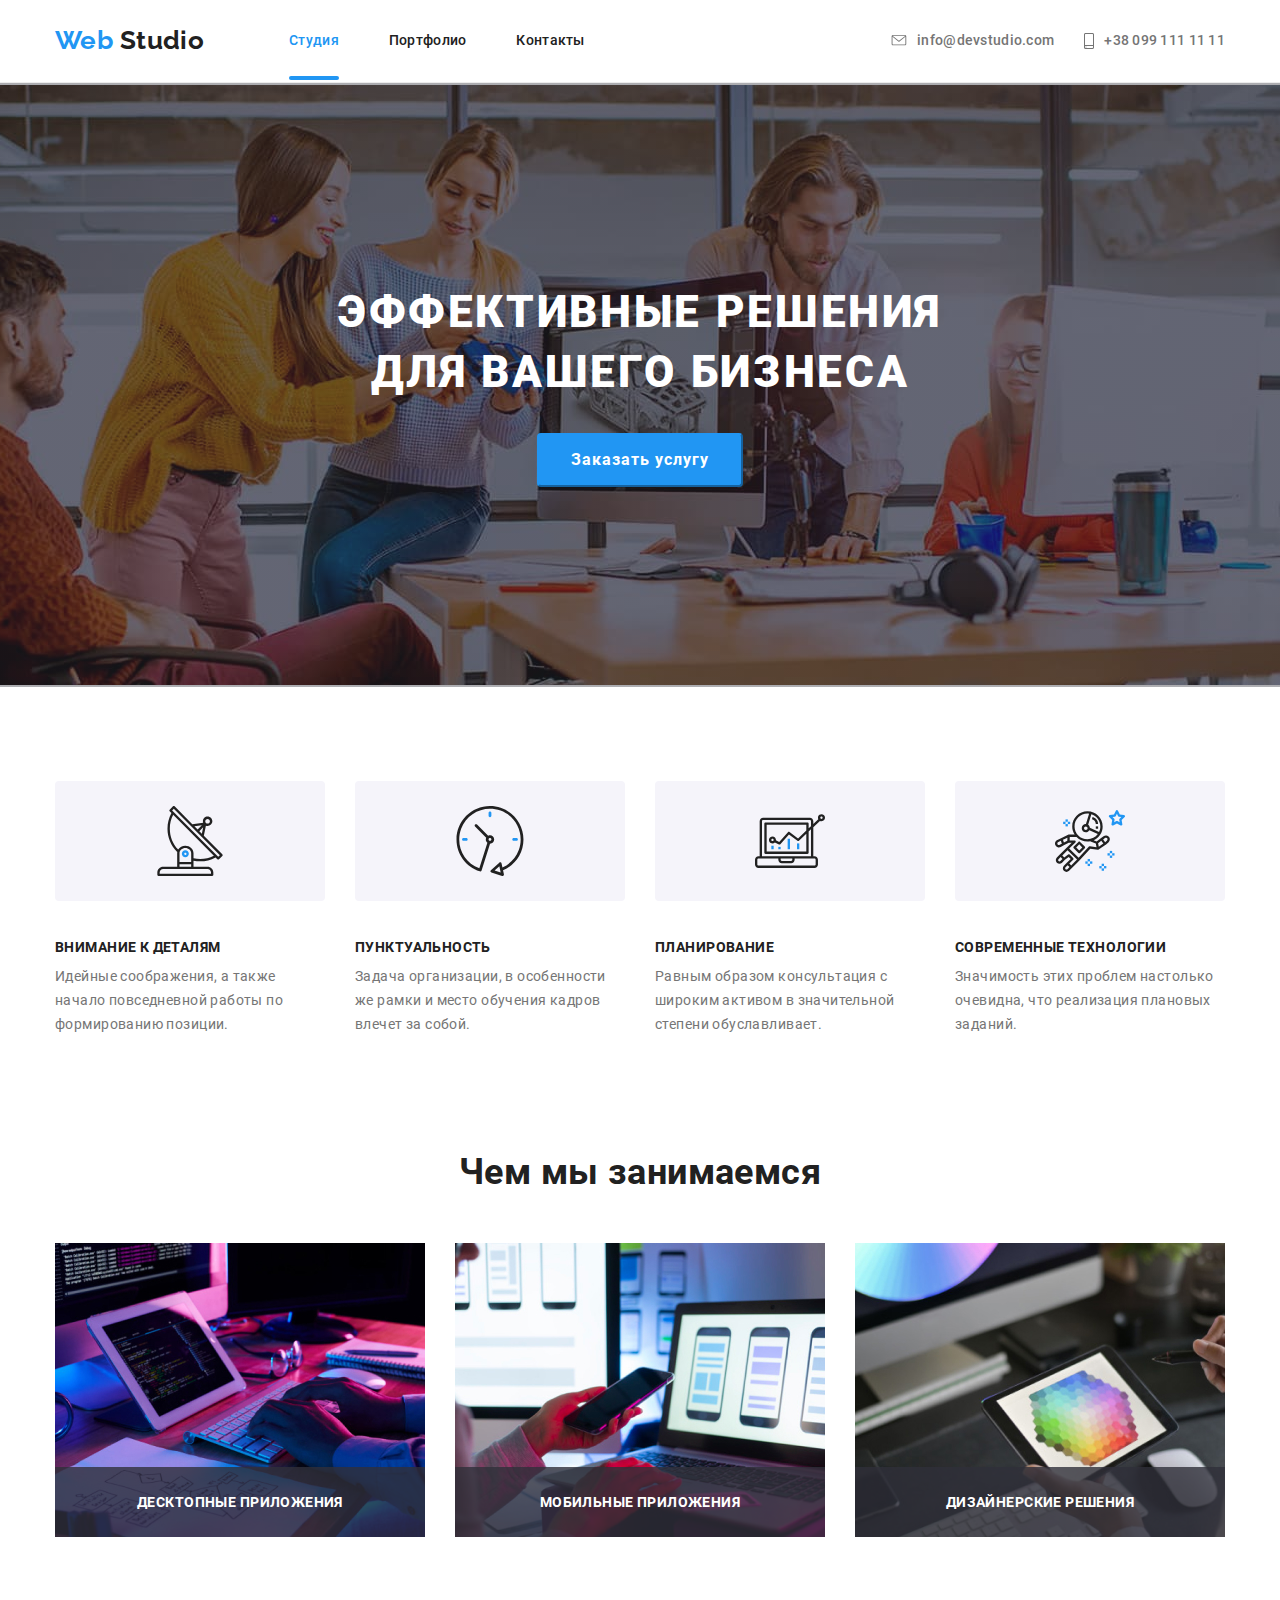
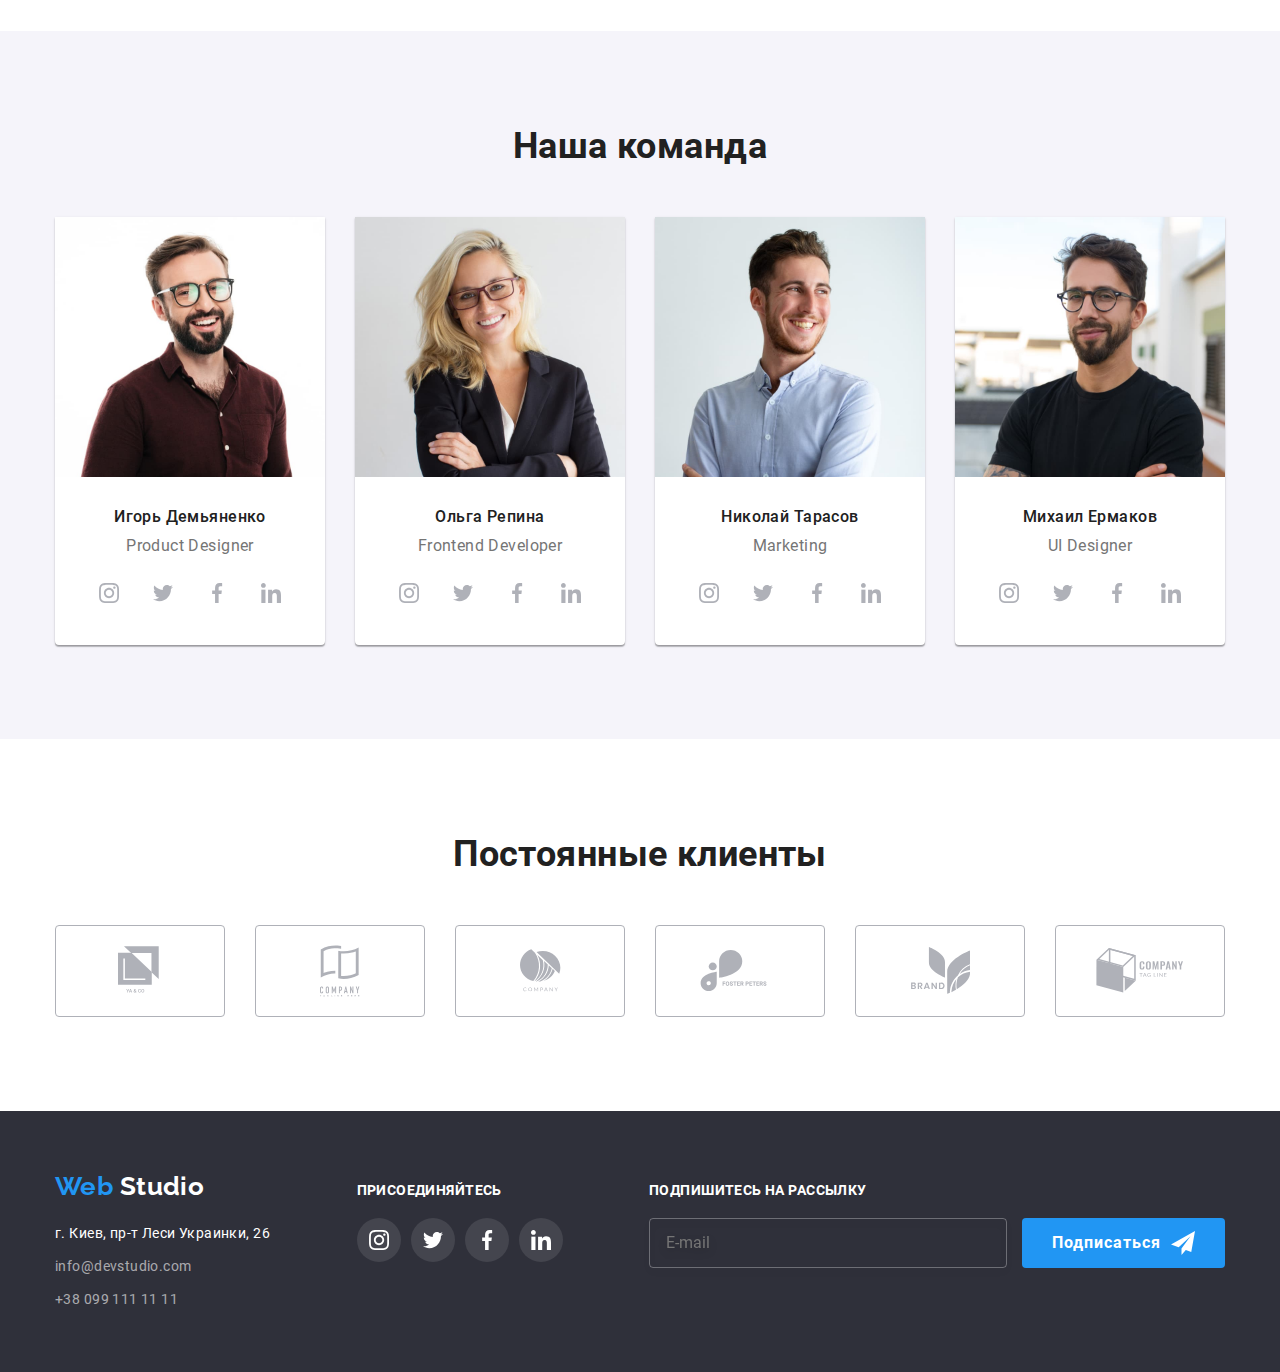
==== index.html @ 06304d9e "Скопировал ДЗ№7" ====
<!DOCTYPE html>
<html lang="ru">
	<head>
		<meta charset="UTF-8" />
		<meta name="viewport" content="width=device-width, initial-scale=1.0" />
		<title>WebStudio</title>
		<link rel="stylesheet" href="./css/main.min.css" />
	</head>
	<body>
		<!--Шапка сайта-->
		<header class="page-header">
			<div class="container flexbox">
				<nav class="navigation">
					<div class="logo">
						<a href="./index.html">
							<span class="first-word">Web</span>
							Studio
						</a>
					</div>

					<ul class="list menu-list">
						<li class="menu-item">
							<a href="./index.html" class="menu-link current">Студия</a>
						</li>
						<li class="menu-item">
							<a href="./portfolio.html" class="menu-link">Портфолио</a>
						</li>
						<li class="menu-item">
							<a href="#" class="menu-link">Контакты</a>
						</li>
					</ul>
				</nav>
				<div class="contacts-header">
					<a href="mailto:info@devstudio.com" class="contacts-mail">
						<svg class="icon-mail" width="16" height="11">
							<use href="./images/icons/sprite.svg#envelope"></use>
						</svg>
						<span class="mailtext">info@devstudio.com</span>
					</a>

					<a href="tel:+380991111111" class="contacts-tel">
						<svg class="icon-tel" width="10" height="16">
							<use href="./images/icons/sprite.svg#smartphone"></use>
						</svg>
						<span class="teltext">+38 099 111 11 11</span>
					</a>
				</div>
			</div>
		</header>
		<!--Основная страница сайта-->

		<main>
			<!--Герой -->
			<section class="hero">
				<div class="container">
					<h1 class="hero-tittle">
						Эффективные решения
						<br />
						для вашего бизнеса
					</h1>
					<button class="btn" data-modal-open>Заказать услугу</button>
				</div>
			</section>
			<!-- Преимущества -->
			<section class="advantages">
				<div class="container">
					<h2 class="main-tittle visually-hidden">Преимущества</h2>
					<ul class="list advantage-list">
						<li class="advantage-item">
							<svg class="icon-advantage" width="70" height="70">
								<use href="./images/icons/sprite.svg#antenna"></use>
							</svg>
							<h3 class="advantage-tittle">Внимание к деталям</h3>
							<p class="advantage-text">
								Идейные соображения, а также начало повседневной работы по формированию позиции.
							</p>
						</li>
						<li class="advantage-item">
							<svg class="icon-advantage" width="70" height="70">
								<use href="./images/icons/sprite.svg#clock"></use>
							</svg>
							<h3 class="advantage-tittle">Пунктуальность</h3>
							<p class="advantage-text">
								Задача организации, в особенности же рамки и место обучения кадров влечет за собой.
							</p>
						</li>
						<li class="advantage-item">
							<svg class="icon-advantage" width="70" height="70">
								<use href="./images/icons/sprite.svg#diagram"></use>
							</svg>
							<h3 class="advantage-tittle">Планирование</h3>
							<p class="advantage-text">
								Равным образом консультация с широким активом в значительной степени обуславливает.
							</p>
						</li>
						<li class="advantage-item">
							<svg class="icon-advantage" width="70" height="70">
								<use href="./images/icons/sprite.svg#astronaut"></use>
							</svg>
							<h3 class="advantage-tittle">Современные технологии</h3>
							<p class="advantage-text">Значимость этих проблем настолько очевидна, что реализация плановых заданий.</p>
						</li>
					</ul>
				</div>
			</section>
			<!-- Чем занимаются -->
			<section class="doing">
				<div class="container">
					<h2 class="main-tittle">Чем мы занимаемся</h2>
					<ul class="list doing-list">
						<li class="doing-block">
							<img src="./images/What-we-do/desktop-app.jpg" width="370" height="294" alt="" />
							<h3 class="doing-tittle">Десктопные приложения</h3>
						</li>
						<li class="doing-block">
							<img src="./images/What-we-do/phone-app.jpg" width="370" height="294" alt="" />
							<h3 class="doing-tittle">Мобильные приложения</h3>
						</li>
						<li class="doing-block">
							<img src="./images/What-we-do/design.jpg" width="370" height="294" alt="" />
							<h3 class="doing-tittle">Дизайнерские решения</h3>
						</li>
					</ul>
				</div>
			</section>
			<!-- Команда -->
			<section class="command">
				<div class="container">
					<h2 class="main-tittle">Наша команда</h2>
					<ul class="list command-list">
						<li class="command-block">
							<img src="./images/command/igor.jpg" width="270" height="260" alt="Фото николая" />
							<div class="description">
								<h3 class="command-name">Игорь Демьяненко</h3>
								<p lang="en" class="command-position">Product Designer</p>
								<ul class="social">
									<li class="social-link-item">
										<a
											href="https://www.instagram.com/"
											class="social-link"
											target="_blank"
											rel="noopener noreferrer"
											aria-label="ссылка Инстаграм"
										>
											<svg class="social-item" width="20" height="20">
												<use href="./images/icons/sprite.svg#instagram"></use>
											</svg>
										</a>
									</li>
									<li class="social-link-item">
										<a
											href="https://twitter.com/"
											class="social-link"
											target="_blank"
											rel="noopener noreferrer"
											aria-label="ссылка Твиттер"
										>
											<svg class="social-item" width="20" height="20">
												<use href="./images/icons/sprite.svg#twitter"></use>
											</svg>
										</a>
									</li>
									<li class="social-link-item">
										<a
											href="https://facebook.com/"
											class="social-link"
											target="_blank"
											rel="noopener noreferrer"
											aria-label="ссылка Фейсбук"
										>
											<svg class="social-item" width="20" height="20">
												<use href="./images/icons/sprite.svg#facebook"></use>
											</svg>
										</a>
									</li>
									<li class="social-link-item">
										<a
											href="https://www.linkedin.com/"
											class="social-link"
											target="_blank"
											rel="noopener noreferrer"
											aria-label="ссылка Линкедин"
										>
											<svg class="social-item" width="20" height="20">
												<use href="./images/icons/sprite.svg#linkedin"></use>
											</svg>
										</a>
									</li>
								</ul>
							</div>
						</li>
						<li class="command-block">
							<img src="./images/command/olha.jpg" width="270" height="260" alt="фото ольги" />
							<div class="description">
								<h3 class="command-name">Ольга Репина</h3>
								<p lang="en" class="command-position">Frontend Developer</p>
								<ul class="social">
									<li class="social-link-item">
										<a
											href="https://www.instagram.com/"
											class="social-link"
											target="_blank"
											rel="noopener noreferrer"
											aria-label="ссылка Инстаграм"
										>
											<svg class="social-item" width="20" height="20">
												<use href="./images/icons/sprite.svg#instagram"></use>
											</svg>
										</a>
									</li>
									<li class="social-link-item">
										<a
											href="https://twitter.com/"
											class="social-link"
											target="_blank"
											rel="noopener noreferrer"
											aria-label="ссылка Твиттер"
										>
											<svg class="social-item" width="20" height="20">
												<use href="./images/icons/sprite.svg#twitter"></use>
											</svg>
										</a>
									</li>
									<li class="social-link-item">
										<a
											href="https://facebook.com/"
											class="social-link"
											target="_blank"
											rel="noopener noreferrer"
											aria-label="ссылка Фейсбук"
										>
											<svg class="social-item" width="20" height="20">
												<use href="./images/icons/sprite.svg#facebook"></use>
											</svg>
										</a>
									</li>
									<li class="social-link-item">
										<a
											href="https://www.linkedin.com/"
											class="social-link"
											target="_blank"
											rel="noopener noreferrer"
											aria-label="ссылка Линкедин"
										>
											<svg class="social-item" width="20" height="20">
												<use href="./images/icons/sprite.svg#linkedin"></use>
											</svg>
										</a>
									</li>
								</ul>
							</div>
						</li>
						<li class="command-block">
							<img src="./images/command/mykolay.jpg" width="270" height="260" alt="фото андрея" />
							<div class="description">
								<h3 class="command-name">Николай Тарасов</h3>
								<p lang="en" class="command-position">Marketing</p>
								<ul class="social">
									<li class="social-link-item">
										<a
											href="https://www.instagram.com/"
											class="social-link"
											target="_blank"
											rel="noopener noreferrer"
											aria-label="ссылка Инстаграм"
										>
											<svg class="social-item" width="20" height="20">
												<use href="./images/icons/sprite.svg#instagram"></use>
											</svg>
										</a>
									</li>
									<li class="social-link-item">
										<a
											href="https://twitter.com/"
											class="social-link"
											target="_blank"
											rel="noopener noreferrer"
											aria-label="ссылка Твиттер"
										>
											<svg class="social-item" width="20" height="20">
												<use href="./images/icons/sprite.svg#twitter"></use>
											</svg>
										</a>
									</li>
									<li class="social-link-item">
										<a
											href="https://facebook.com/"
											class="social-link"
											target="_blank"
											rel="noopener noreferrer"
											aria-label="ссылка Фейсбук"
										>
											<svg class="social-item" width="20" height="20">
												<use href="./images/icons/sprite.svg#facebook"></use>
											</svg>
										</a>
									</li>
									<li class="social-link-item">
										<a
											href="https://www.linkedin.com/"
											class="social-link"
											target="_blank"
											rel="noopener noreferrer"
											aria-label="ссылка Линкедин"
										>
											<svg class="social-item" width="20" height="20">
												<use href="./images/icons/sprite.svg#linkedin"></use>
											</svg>
										</a>
									</li>
								</ul>
							</div>
						</li>
						<li class="command-block">
							<img src="./images/command/myhail.jpg" width="270" height="260" alt="фото ивана" />
							<div class="description">
								<h3 class="command-name">Михаил Ермаков</h3>
								<p lang="en" class="command-position">UI Designer</p>
								<ul class="social">
									<li class="social-link-item">
										<a
											href="https://www.instagram.com/"
											class="social-link"
											target="_blank"
											rel="noopener noreferrer"
											aria-label="ссылка Инстаграм"
										>
											<svg class="social-item" width="20" height="20">
												<use href="./images/icons/sprite.svg#instagram"></use>
											</svg>
										</a>
									</li>
									<li class="social-link-item">
										<a
											href="https://twitter.com/"
											class="social-link"
											target="_blank"
											rel="noopener noreferrer"
											aria-label="ссылка Твиттер"
										>
											<svg class="social-item" width="20" height="20">
												<use href="./images/icons/sprite.svg#twitter"></use>
											</svg>
										</a>
									</li>
									<li class="social-link-item">
										<a
											href="https://facebook.com/"
											class="social-link"
											target="_blank"
											rel="noopener noreferrer"
											aria-label="ссылка Фейсбук"
										>
											<svg class="social-item" width="20" height="20">
												<use href="./images/icons/sprite.svg#facebook"></use>
											</svg>
										</a>
									</li>
									<li class="social-link-item">
										<a
											href="https://www.linkedin.com/"
											class="social-link"
											target="_blank"
											rel="noopener noreferrer"
											aria-label="ссылка Линкедин"
										>
											<svg class="social-item" width="20" height="20">
												<use href="./images/icons/sprite.svg#linkedin"></use>
											</svg>
										</a>
									</li>
								</ul>
							</div>
						</li>
					</ul>
				</div>
			</section>
			<!-- Клиенты -->
			<section class="clients">
				<div class="container">
					<h2 class="main-tittle">Постоянные клиенты</h2>
					<ul class="clients-list">
						<li class="clients-item">
							<a class="clients-img" href="#" target="_blank" rel="noopener noreferrer" aria-label="ссылка YA & CO">
								<svg class="clients-icon" width="45" height="50">
									<use href="./images/icons/sprite.svg#yaco"></use>
								</svg>
							</a>
						</li>
						<li class="clients-item">
							<a
								class="clients-img"
								href="#"
								target="_blank"
								rel="noopener noreferrer"
								aria-label="ссылка Company tag line here"
							>
								<svg class="clients-icon" width="40" height="52">
									<use href="./images/icons/sprite.svg#company-tag-line"></use>
								</svg>
							</a>
						</li>
						<li class="clients-item">
							<a class="clients-img" href="#" target="_blank" rel="noopener noreferrer" aria-label="ссылка Company">
								<svg class="clients-icon" width="41" height="43">
									<use href="./images/icons/sprite.svg#company"></use>
								</svg>
							</a>
						</li>
						<li class="clients-item">
							<a
								class="clients-img"
								href="#"
								target="_blank"
								rel="noopener noreferrer"
								aria-label="ссылка FOSTER PETERS"
							>
								<svg class="clients-icon" width="80" height="42">
									<use href="./images/icons/sprite.svg#foster-peters"></use>
								</svg>
							</a>
						</li>
						<li class="clients-item">
							<a class="clients-img" href="#" target="_blank" rel="noopener noreferrer" aria-label="ссылка Brand">
								<svg class="clients-icon" width="59" height="47">
									<use href="./images/icons/sprite.svg#brand"></use>
								</svg>
							</a>
						</li>
						<li class="clients-item">
							<a
								class="clients-img"
								href="#"
								target="_blank"
								rel="noopener noreferrer"
								aria-label="ссылка Company tag line"
							>
								<svg class="clients-icon" width="88" height="45">
									<use href="./images/icons/sprite.svg#company-tag-line-s"></use>
								</svg>
							</a>
						</li>
					</ul>
				</div>
			</section>
		</main>
		<!--Подвал сайта-->
		<footer class="footer">
			<div class="container footer-flex">
				<div class="logo-address">
					<div class="logo-footer logo">
						<a href="./index.html">
							<span class="first-word">Web</span>
							Studio
						</a>
					</div>
					<address class="address">
						<p class="address-main">г. Киев, пр-т Леси Украинки, 26</p>
						<div class="footer-contacts">
							<a href="mailto:info@devstudio.com" class="footer-mail">info@devstudio.com</a>
							<a href="tel:+380991111111" class="footer-tel">+38 099 111 11 11</a>
						</div>
					</address>
				</div>

				<div>
					<p class="footer-text">присоединяйтесь</p>
					<ul class="social-footer">
						<li class="social-link-item-footer">
							<a
								href="https://www.instagram.com/"
								class="social-link-footer"
								target="_blank"
								rel="noopener noreferrer"
								aria-label="ссылка Инстаграм"
							>
								<svg class="social-item-footer" width="20" height="20">
									<use href="./images/icons/sprite.svg#instagram"></use>
								</svg>
							</a>
						</li>
						<li class="social-link-item-footer">
							<a
								href="https://twitter.com/"
								class="social-link-footer"
								target="_blank"
								rel="noopener noreferrer"
								aria-label="ссылка Твиттер"
							>
								<svg class="social-item-footer" width="20" height="20">
									<use href="./images/icons/sprite.svg#twitter"></use>
								</svg>
							</a>
						</li>
						<li class="social-link-item-footer">
							<a
								href="https://facebook.com/"
								class="social-link-footer"
								target="_blank"
								rel="noopener noreferrer"
								aria-label="ссылка Фейсбук"
							>
								<svg class="social-item-footer" width="20" height="20">
									<use href="./images/icons/sprite.svg#facebook"></use>
								</svg>
							</a>
						</li>
						<li class="social-link-item-footer">
							<a
								href="https://www.linkedin.com/"
								class="social-link-footer"
								target="_blank"
								rel="noopener noreferrer"
								aria-label="ссылка Линкедин"
							>
								<svg class="social-item-footer" width="20" height="20">
									<use href="./images/icons/sprite.svg#linkedin"></use>
								</svg>
							</a>
						</li>
					</ul>
				</div>
				<div class="subscribe">
					<form class="footer-form">
						<div class="form-field">
							<div class="footer-form-input">
								<label for="mail">Подпишитесь на рассылку</label>
								<input type="email" name="subscribe-mail" id="mail" placeholder="E-mail" />

								<button type="submit" class="footer-btn">
									Подписаться
									<svg class="footer-btn-icon" width="24" height="24">
										<use href="./images/icons/sprite.svg#icon-send"></use>
									</svg>
								</button>
							</div>
						</div>
					</form>
				</div>
			</div>
		</footer>
		<!-- Модальное окно -->
		<section>
			<div class="backdrop is-hidden" data-modal>
				<div class="modal">
					<button class="btn-close" data-modal-close>
						<svg width="11px" height="11px">
							<use class="icon-close" href="./images/icons/sprite.svg#close"></use>
						</svg>
					</button>
					<!-- Форма модального окна -->
					<form class="form">
						<h2 class="form-title">Оставьте свои данные, мы вам перезвоним</h2>

						<label class="form-field">
							<span class="form-label">Имя</span>
							<input class="form-input" type="text" name="name" />
							<svg class="form-icon" width="12" height="12">
								<use href="./images/icons/sprite.svg#icon-name"></use>
							</svg>
						</label>

						<label class="form-field">
							<span class="form-label">Телефон</span>
							<input class="form-input" type="tel" name="tel" />
							<svg class="form-icon" width="13" height="13">
								<use href="./images/icons/sprite.svg#icon-tel"></use>
							</svg>
						</label>

						<label class="form-field">
							<span class="form-label">Почта</span>
							<input class="form-input" type="email" name="mail" />
							<svg class="form-icon" width="15" height="12">
								<use href="./images/icons/sprite.svg#icon-mail"></use>
							</svg>
						</label>

						<label class="comment-field">
							<span class="form-label">Комментарий</span>
							<textarea class="comment" name="comment" placeholder="Введите текст"></textarea>
						</label>

						<label class="checkbox-field">
							<input class="input-checkbox" type="checkbox" name="agreement" value="agreement" />
							<span class="checkbox-icon"></span>
							<span class="checkbox-label">
								Соглашаюсь с рассылкой и принимаю
								<a class="checkbox-link" href="">Условия договора</a>
							</span>
						</label>

						<button type="submit" class="btn form-btn">Отправить</button>
					</form>
				</div>
			</div>
		</section>
		<script src="./js/modal.js"></script>
	</body>
</html>
---- css/main.min.css ----
@font-face{font-family:"Raleway";font-style:normal;font-weight:700;src:local(""),url("../fonts/raleway-v17-latin_cyrillic-700.woff2") format("woff2"),url("../fonts/raleway-v17-latin_cyrillic-700.woff") format("woff")}@font-face{font-family:"Roboto";font-style:normal;font-weight:400;src:local("Roboto"),local("Roboto-Regular"),url("../fonts/roboto-v20-latin_cyrillic-regular.woff2") format("woff2"),url("../fonts/roboto-v20-latin_cyrillic-regular.woff") format("woff")}@font-face{font-family:"Roboto";font-style:normal;font-weight:500;src:local("Roboto Medium"),local("Roboto-Medium"),url("../fonts/roboto-v20-latin_cyrillic-500.woff2") format("woff2"),url("../fonts/roboto-v20-latin_cyrillic-500.woff") format("woff")}@font-face{font-family:"Roboto";font-style:normal;font-weight:700;src:local("Roboto Bold"),local("Roboto-Bold"),url("../fonts/roboto-v20-latin_cyrillic-700.woff2") format("woff2"),url("../fonts/roboto-v20-latin_cyrillic-700.woff") format("woff")}@font-face{font-family:"Roboto";font-style:normal;font-weight:900;src:local("Roboto Black"),local("Roboto-Black"),url("../fonts/roboto-v20-latin_cyrillic-900.woff2") format("woff2"),url("../fonts/roboto-v20-latin_cyrillic-900.woff") format("woff")}/*! modern-normalize v1.0.0 | MIT License | https://github.com/sindresorhus/modern-normalize */*,*::before,*::after{-webkit-box-sizing:border-box;box-sizing:border-box}:root{-moz-tab-size:4;-o-tab-size:4;tab-size:4}html{line-height:1.15;-webkit-text-size-adjust:100%}body{margin:0}body{font-family:system-ui,-apple-system,"Segoe UI",Roboto,Helvetica,Arial,sans-serif,"Apple Color Emoji","Segoe UI Emoji"}hr{height:0;color:inherit}abbr[title]{-webkit-text-decoration:underline dotted;text-decoration:underline dotted}b,strong{font-weight:bolder}code,kbd,samp,pre{font-family:ui-monospace, SFMono-Regular, Consolas, "Liberation Mono", Menlo, monospace;font-size:1em}small{font-size:80%}sub,sup{font-size:75%;line-height:0;position:relative;vertical-align:baseline}sub{bottom:-0.25em}sup{top:-0.5em}table{text-indent:0;border-color:inherit}button,input,optgroup,select,textarea{font-family:inherit;font-size:100%;line-height:1.15;margin:0}button,select{text-transform:none}button,[type="button"],[type="reset"],[type="submit"]{-webkit-appearance:button}::-moz-focus-inner{border-style:none;padding:0}:-moz-focusring{outline:1px dotted ButtonText}:-moz-ui-invalid{box-shadow:none}legend{padding:0}progress{vertical-align:baseline}::-webkit-inner-spin-button,::-webkit-outer-spin-button{height:auto}[type="search"]{-webkit-appearance:textfield;outline-offset:-2px}::-webkit-search-decoration{-webkit-appearance:none}::-webkit-file-upload-button{-webkit-appearance:button;font:inherit}summary{display:list-item}body{font-family:"Roboto", sans-serif;font-weight:400px;font-size:14px;line-height:1.714;letter-spacing:0.03em;color:#212121;background-color:#fff}.visually-hidden{position:absolute !important;clip:rect(1px 1px 1px 1px);clip:rect(1px, 1px, 1px, 1px);padding:0 !important;border:0 !important;height:1px !important;width:1px !important;overflow:hidden}img{display:block;max-width:100%;height:auto}div>img{display:inline-block}.list{list-style:none;padding:0;margin:0}.container{width:1200px;padding-right:15px;padding-left:15px;margin-right:auto;margin-left:auto}.main-tittle{margin:0 0 50px;color:#212121;font-weight:700;font-size:36px;line-height:1.167;text-align:center}.logo a{font-family:"Raleway", sans-serif;font-weight:700px;font-size:26px;line-height:1.192;color:#212121;text-decoration:none}.logo a>span{color:#2196f3}.logo-footer a{display:block;color:#fff;margin:0 0 20px 0}.btn{padding:10px 32px;font-weight:700;font-size:16px;line-height:1.875;display:inline-block;letter-spacing:0.06em;color:#fff;background-color:#2196f3;cursor:pointer;border-radius:4px;border-color:#2196f3}.form-btn{position:absolute;padding-top:10px;padding-bottom:10px;padding-left:56px;padding-right:55px;border-radius:4px;width:200px;height:50px;-webkit-transform:translateX(124px);transform:translateX(124px);color:#fff;background-color:#2196f3;-webkit-box-shadow:0px 4px 4px rgba(0,0,0,0.15);box-shadow:0px 4px 4px rgba(0,0,0,0.15);-webkit-transition:color 250ms cubic-bezier(0.4, 0, 0.2, 1),background-color 250ms cubic-bezier(0.4, 0, 0.2, 1),-webkit-box-shadow 250ms cubic-bezier(0.4, 0, 0.2, 1);transition:color 250ms cubic-bezier(0.4, 0, 0.2, 1),background-color 250ms cubic-bezier(0.4, 0, 0.2, 1),-webkit-box-shadow 250ms cubic-bezier(0.4, 0, 0.2, 1);transition:color 250ms cubic-bezier(0.4, 0, 0.2, 1),background-color 250ms cubic-bezier(0.4, 0, 0.2, 1),box-shadow 250ms cubic-bezier(0.4, 0, 0.2, 1);transition:color 250ms cubic-bezier(0.4, 0, 0.2, 1),background-color 250ms cubic-bezier(0.4, 0, 0.2, 1),box-shadow 250ms cubic-bezier(0.4, 0, 0.2, 1),-webkit-box-shadow 250ms cubic-bezier(0.4, 0, 0.2, 1)}.form-btn:focus,.form-btn:hover{border-radius:4px;color:#fff;background-color:#2196f3;-webkit-box-shadow:0px 4px 4px rgba(0,0,0,0.15);box-shadow:0px 4px 4px rgba(0,0,0,0.15)}.social{margin-bottom:30px;padding:0;list-style-type:none;display:-webkit-box;display:-ms-flexbox;display:flex;-webkit-box-pack:center;-ms-flex-pack:center;justify-content:center}.social-link-item:not(:last-child){margin-right:10px}.social-item{fill:#afb1b8;-webkit-transition:250ms;transition:250ms;-webkit-transition-timing-function:cubic-bezier(0.4, 0, 0.2, 1);transition-timing-function:cubic-bezier(0.4, 0, 0.2, 1)}.social-link{display:-webkit-inline-box;display:-ms-inline-flexbox;display:inline-flex;-webkit-box-pack:center;-ms-flex-pack:center;justify-content:center;-webkit-box-align:center;-ms-flex-align:center;align-items:center;width:44px;height:44px;background-color:#fff;border-radius:50%;-webkit-transition:250ms;transition:250ms;-webkit-transition-timing-function:cubic-bezier(0.4, 0, 0.2, 1);transition-timing-function:cubic-bezier(0.4, 0, 0.2, 1)}.social-link:hover,.social-link:focus{background-color:#2196f3}.social-link:hover .social-item,.social-link:focus .social-item{fill:#fff}.footer .social-link-item{background:rgba(255,255,255,0.1)}.social-footer{margin-bottom:30px;padding:0;list-style-type:none;display:-webkit-box;display:-ms-flexbox;display:flex;-webkit-box-pack:center;-ms-flex-pack:center;justify-content:center}.social-link-item-footer:not(:last-child){margin-right:10px}.social-link-footer{display:-webkit-inline-box;display:-ms-inline-flexbox;display:inline-flex;-webkit-box-pack:center;-ms-flex-pack:center;justify-content:center;-webkit-box-align:center;-ms-flex-align:center;align-items:center;width:44px;height:44px;background-color:rgba(255,255,255,0.1);border-radius:50%;-webkit-transition:250ms;transition:250ms;-webkit-transition-timing-function:cubic-bezier(0.4, 0, 0.2, 1);transition-timing-function:cubic-bezier(0.4, 0, 0.2, 1)}.social-link-footer:hover,.social-link-footer:focus{background-color:#2196f3}.social-link-footer:hover .social-item-footer,.social-link-footer:focus .social-item-footer{fill:#fff}.social-item-footer{fill:#fff;-webkit-transition:250ms;transition:250ms;-webkit-transition-timing-function:cubic-bezier(0.4, 0, 0.2, 1);transition-timing-function:cubic-bezier(0.4, 0, 0.2, 1)}.backdrop{position:fixed;top:0;left:0;z-index:1;width:100%;height:100%;background-color:rgba(0,0,0,0.2);opacity:1;-webkit-transition:opacity 250ms cubic-bezier(0.4, 0, 0.2, 1);transition:opacity 250ms cubic-bezier(0.4, 0, 0.2, 1)}.backdrop.is-hidden{opacity:0;pointer-events:none}.backdrop.is-hidden .modal{-webkit-transform:translate(-50%, -50%) scale(0.1);transform:translate(-50%, -50%) scale(0.1)}.modal{position:absolute;top:50%;left:50%;-webkit-transform:translate(-50%, -50%) scale(1);transform:translate(-50%, -50%) scale(1);-webkit-transition:-webkit-transform 250ms cubic-bezier(0.4, 0, 0.2, 1);transition:-webkit-transform 250ms cubic-bezier(0.4, 0, 0.2, 1);transition:transform 250ms cubic-bezier(0.4, 0, 0.2, 1);transition:transform 250ms cubic-bezier(0.4, 0, 0.2, 1), -webkit-transform 250ms cubic-bezier(0.4, 0, 0.2, 1);-webkit-transform-origin:center center;transform-origin:center center;z-index:1;min-width:528px;min-height:581px;-webkit-box-shadow:0px 1px 3px rgba(0,0,0,0.12),0px 1px 1px rgba(0,0,0,0.14),0px 2px 1px rgba(0,0,0,0.2);box-shadow:0px 1px 3px rgba(0,0,0,0.12),0px 1px 1px rgba(0,0,0,0.14),0px 2px 1px rgba(0,0,0,0.2);border-radius:4px;background-color:#fff}.btn-close{display:block;width:30px;height:30px;margin-left:auto;margin-right:8px;margin-top:8px;border-radius:50%;border:1px solid rgba(0,0,0,0.1);background-color:#fff;background-size:cover;background-size:no-repeat;cursor:pointer;background-color:#fff;color:#212121;-webkit-transition:color 250ms cubic-bezier(0.4, 0, 0.2, 1);transition:color 250ms cubic-bezier(0.4, 0, 0.2, 1)}.btn-close:hover,.btn-close:focus{color:#2196f3}.icon-close{fill:currentColor}.form{margin-right:auto;margin-left:auto;padding-left:41px;padding-right:39px;color:#212121}.form h2{margin-top:0}.form-field,.comment-field{position:relative;display:-webkit-box;display:-ms-flexbox;display:flex;-webkit-box-orient:vertical;-webkit-box-direction:normal;-ms-flex-direction:column;flex-direction:column;margin-bottom:10px}.comment-field{margin-bottom:20px}.form-label{margin-bottom:4px;font-size:12px;line-height:1.16;letter-spacing:0.01em;color:#757575}.form-input{height:40px;margin:0;padding-left:42px;padding-top:11px;padding-bottom:11px;padding-right:12px;border:1px solid rgba(33,33,33,0.2);border-radius:4px;-webkit-transition:border 250ms cubic-bezier(0.4, 0, 0.2, 1);transition:border 250ms cubic-bezier(0.4, 0, 0.2, 1)}.form-icon{position:absolute;top:29px;left:12px;margin-top:3px;fill:currentColor;-webkit-transition:color 250ms cubic-bezier(0.4, 0, 0.2, 1);transition:color 250ms cubic-bezier(0.4, 0, 0.2, 1)}.form-input:hover+.form-icon,.comment-field:focus-within>.form-icon{color:#2196f3}.form-input:hover,.comment:hover,.form-field:focus-within>.form-input,.comment-field:focus-within>.comment{border:1px solid #2196f3;outline:none}.comment{height:120px;padding:12px 16px;border:1px solid rgba(33,33,33,0.2);border-radius:4px;resize:none;font-size:14px;line-height:1.14;letter-spacing:0.01em;-webkit-transition:border 250ms cubic-bezier(0.4, 0, 0.2, 1);transition:border 250ms cubic-bezier(0.4, 0, 0.2, 1)}.checkbox-field{display:-webkit-box;display:-ms-flexbox;display:flex;-webkit-box-align:center;-ms-flex-align:center;align-items:center;padding-left:13px;margin-bottom:30px;font-size:14px;line-height:1.71;letter-spacing:0.03em;color:#757575}.input-checkbox{position:absolute;width:1px;height:1px;margin:-1px;border:0;padding:0;clip:rect(0 0 0 0);overflow:hidden}.checkbox-icon{display:inline-block;margin-right:8px;width:16px;height:15px;border:2px solid #757575;border-radius:2px;-webkit-transition:border-color 250ms cubic-bezier(0.4, 0, 0.2, 1),background-color 250ms cubic-bezier(0.4, 0, 0.2, 1);transition:border-color 250ms cubic-bezier(0.4, 0, 0.2, 1),background-color 250ms cubic-bezier(0.4, 0, 0.2, 1)}.input-checkbox:checked+.checkbox-icon{border-color:#2196f3;background-color:#2196f3;background-image:url("../images/icons/check.svg");background-size:contain;background-origin:border-box}.checkbox-link{color:#2196f3}.page-header{padding:25px 0px;border-bottom:#ececec solid 1px}.navigation{display:-webkit-box;display:-ms-flexbox;display:flex;-webkit-box-align:center;-ms-flex-align:center;align-items:center;margin-right:auto}.navigation>.logo{margin-right:85px}.menu-list{display:-webkit-box;display:-ms-flexbox;display:flex;list-style-type:none}.menu-item:not(:last-child){margin-right:50px}.menu-link{position:relative;padding:32px 0;font-weight:500;font-size:14px;line-height:1.142;letter-spacing:0.02em;text-decoration:none;color:#212121;-webkit-transition:250ms;transition:250ms;-webkit-transition-timing-function:cubic-bezier(0.4, 0, 0.2, 1);transition-timing-function:cubic-bezier(0.4, 0, 0.2, 1)}.menu-link:hover,.menu-link:focus{color:#2196f3}.menu-item .menu-link.current{color:#2196f3}.current::before{position:absolute;content:"";bottom:0;width:100%;height:4px;border-radius:2px;background-color:#2196f3}.flexbox{display:-webkit-box;display:-ms-flexbox;display:flex;-webkit-box-pack:end;-ms-flex-pack:end;justify-content:flex-end;-webkit-box-align:center;-ms-flex-align:center;align-items:center}.contacts-header{display:-webkit-box;display:-ms-flexbox;display:flex;-webkit-box-align:center;-ms-flex-align:center;align-items:center;margin-left:auto}.contacts-mail{display:-webkit-box;display:-ms-flexbox;display:flex;-webkit-box-align:center;-ms-flex-align:center;align-items:center;margin-right:30px;text-decoration:none;color:#757575;fill:#757575;-webkit-transition:250ms;transition:250ms;-webkit-transition-timing-function:cubic-bezier(0.4, 0, 0.2, 1);transition-timing-function:cubic-bezier(0.4, 0, 0.2, 1)}.contacts-mail:focus,.contacts-mail:hover{color:#2196f3;fill:#2196f3}.icon-mail{margin-right:10px}.mailtext{font-style:normal;font-weight:500;font-size:14px;line-height:1.14;letter-spacing:0.02em}.contacts-tel{display:-webkit-box;display:-ms-flexbox;display:flex;-webkit-box-align:center;-ms-flex-align:center;align-items:center;text-decoration:none;color:#757575;fill:#757575;-webkit-transition:250ms;transition:250ms;-webkit-transition-timing-function:cubic-bezier(0.4, 0, 0.2, 1);transition-timing-function:cubic-bezier(0.4, 0, 0.2, 1)}.contacts-tel:focus,.contacts-tel:hover{color:#2196f3;fill:#2196f3}.icon-tel{margin-right:10px}.teltext{font-style:normal;font-style:normal;font-weight:500;font-size:14px;line-height:1.14;letter-spacing:0.02em}.hero{display:block;padding-top:200px;padding-bottom:200px;background-image:-webkit-gradient(linear, left top, left bottom, from(rgba(47,48,58,0.4)), to(rgba(47,48,58,0.4))),url(../images/hero.jpg);background-image:linear-gradient(rgba(47,48,58,0.4) 0%, rgba(47,48,58,0.4) 100%),url(../images/hero.jpg);background-repeat:no-repeat;background-position:50% 50%;min-width:100%;text-align:center}.hero-tittle{margin:0 0 30px;color:#fff;font-weight:900;font-size:44px;line-height:1.363;letter-spacing:0.06em;text-transform:uppercase}.advantages{padding-top:94px;padding-bottom:94px}.advantage-list{display:-webkit-box;display:-ms-flexbox;display:flex;list-style-type:none}.advantage-item{width:270px}.advantage-item:not(:last-child){margin-right:30px}.icon-advantage{display:-webkit-inline-box;display:-ms-inline-flexbox;display:inline-flex;-webkit-box-pack:center;-ms-flex-pack:center;justify-content:center;-webkit-box-align:center;-ms-flex-align:center;align-items:center;background-color:#f5f4fa;width:270px;height:120px;padding:25px 100px;border-radius:4px}.advantage-tittle{margin-top:30px;margin-bottom:0;font-weight:700;font-size:14px;line-height:1.143;text-transform:uppercase}.advantage-text{margin-top:10px;margin-bottom:0;font-size:14px;line-height:1.714;color:#757575}.doing{padding-top:20px;padding-bottom:94px}.doing-list{margin:0;display:-webkit-box;display:-ms-flexbox;display:flex;list-style-type:none}.doing-block:not(:last-child){width:calc((100% - 30px * 2) / 3);margin-right:30px}.doing-block{position:relative}.doing-block .doing-tittle{padding:27px}.doing-tittle{position:absolute;width:100%;bottom:0;margin:0;font-weight:700;font-size:14px;line-height:1.143;text-transform:uppercase;color:#fff;background-color:rgba(47,48,58,0.8);text-align:center}.command{padding-top:94px;padding-bottom:94px;background-color:#f5f4fa}.command-list{display:-webkit-box;display:-ms-flexbox;display:flex;-ms-flex-wrap:wrap;flex-wrap:wrap;list-style-type:none}.description{padding:0;margin:0;text-align:center}.command-block{width:calc((100% - 90px) / 4);background-color:#fff;-webkit-box-shadow:0px 1px 3px rgba(0,0,0,0.12),0px 1px 1px rgba(0,0,0,0.14),0px 2px 1px rgba(0,0,0,0.2);box-shadow:0px 1px 3px rgba(0,0,0,0.12),0px 1px 1px rgba(0,0,0,0.14),0px 2px 1px rgba(0,0,0,0.2);border-radius:0px 0px 4px 4px}.command-block:not(:last-child){margin-right:30px}.command-name{margin:30px 0 0;font-weight:500;font-size:16px;line-height:1.188;text-align:center}.command-position{margin:10px 0 16px 0;font-size:16px;line-height:1.188;text-align:center;color:#757575}.clients{padding-top:94px;padding-bottom:94px}.clients-list{display:-webkit-box;display:-ms-flexbox;display:flex;margin:0;padding:0}.clients-item{list-style-type:none;display:inline-table;border:#afb1b8 solid 1px;border-radius:4px;width:170px;height:90px;-webkit-transition:250ms;transition:250ms;-webkit-transition-timing-function:cubic-bezier(0.4, 0, 0.2, 1);transition-timing-function:cubic-bezier(0.4, 0, 0.2, 1)}.clients-item:hover,.clients-item:focus{border:#2196f3 solid 1px}.clients-item:hover .clients-img,.clients-item:focus .clients-img{fill:#2196f3}.clients-img{fill:#afb1b8;-webkit-transition:250ms;transition:250ms;-webkit-transition-timing-function:cubic-bezier(0.4, 0, 0.2, 1);transition-timing-function:cubic-bezier(0.4, 0, 0.2, 1)}.clients-img{-webkit-box-align:center;-ms-flex-align:center;align-items:center;min-height:90px;display:-webkit-box;display:-ms-flexbox;display:flex;-webkit-box-pack:center;-ms-flex-pack:center;justify-content:center}.clients-item:not(:last-child){margin-right:30px}.footer-flex{display:-webkit-box;display:-ms-flexbox;display:flex;-webkit-box-align:baseline;-ms-flex-align:baseline;align-items:baseline;-webkit-box-pack:justify;-ms-flex-pack:justify;justify-content:space-between}.footer{background-color:#2f303a;padding:60px 0}.address{font-style:normal;color:#fff}.address-main{margin:0 0 9px 0}.footer-mail{margin:0 0 9px 0}.footer-mail,.footer-tel{color:rgba(255,255,255,0.6);text-decoration:none;display:block;-webkit-transition:250ms;transition:250ms;-webkit-transition-timing-function:cubic-bezier(0.4, 0, 0.2, 1);transition-timing-function:cubic-bezier(0.4, 0, 0.2, 1)}.footer-mail:hover,.footer-mail:focus,.footer-tel:hover,.footer-tel:focus{color:#2196f3}.footer-text{margin:0 0 20px 0;font-weight:700;line-height:1.143;text-transform:uppercase;color:#fff}.subscribe{display:block}.footer-form label{display:block;margin-top:0;margin-bottom:20px;color:#fff;font-weight:700;font-size:14px;line-height:1.14;text-transform:uppercase}.subscribe input{width:358px;background-color:inherit;border:1px solid rgba(255,255,255,0.3);-webkit-filter:drop-shadow(0px 4px 4px rgba(0,0,0,0.15));filter:drop-shadow(0px 4px 4px rgba(0,0,0,0.15));border-radius:4px;padding:15px 16px;font-size:16px;color:rgba(255,255,255,0.6)}.form-field{display:-webkit-box;display:-ms-flexbox;display:flex}.footer-form label{color:#fff;font-weight:bold;font-size:14px;line-height:16px;letter-spacing:0.03em;text-transform:uppercase}.footer-btn{display:-webkit-inline-box;display:-ms-inline-flexbox;display:inline-flex;-webkit-box-align:center;-ms-flex-align:center;align-items:center;margin-left:12px;color:#fff;background-color:#2196f3;height:50px;padding:10px 29px;min-width:200px;border-radius:4px;border:1px solid transparent;cursor:pointer;font-weight:700;font-size:16px;line-height:1.87;letter-spacing:0.06em}.footer-btn-icon{margin-left:10px;fill:#fff}
/*# sourceMappingURL=main.min.css.map */
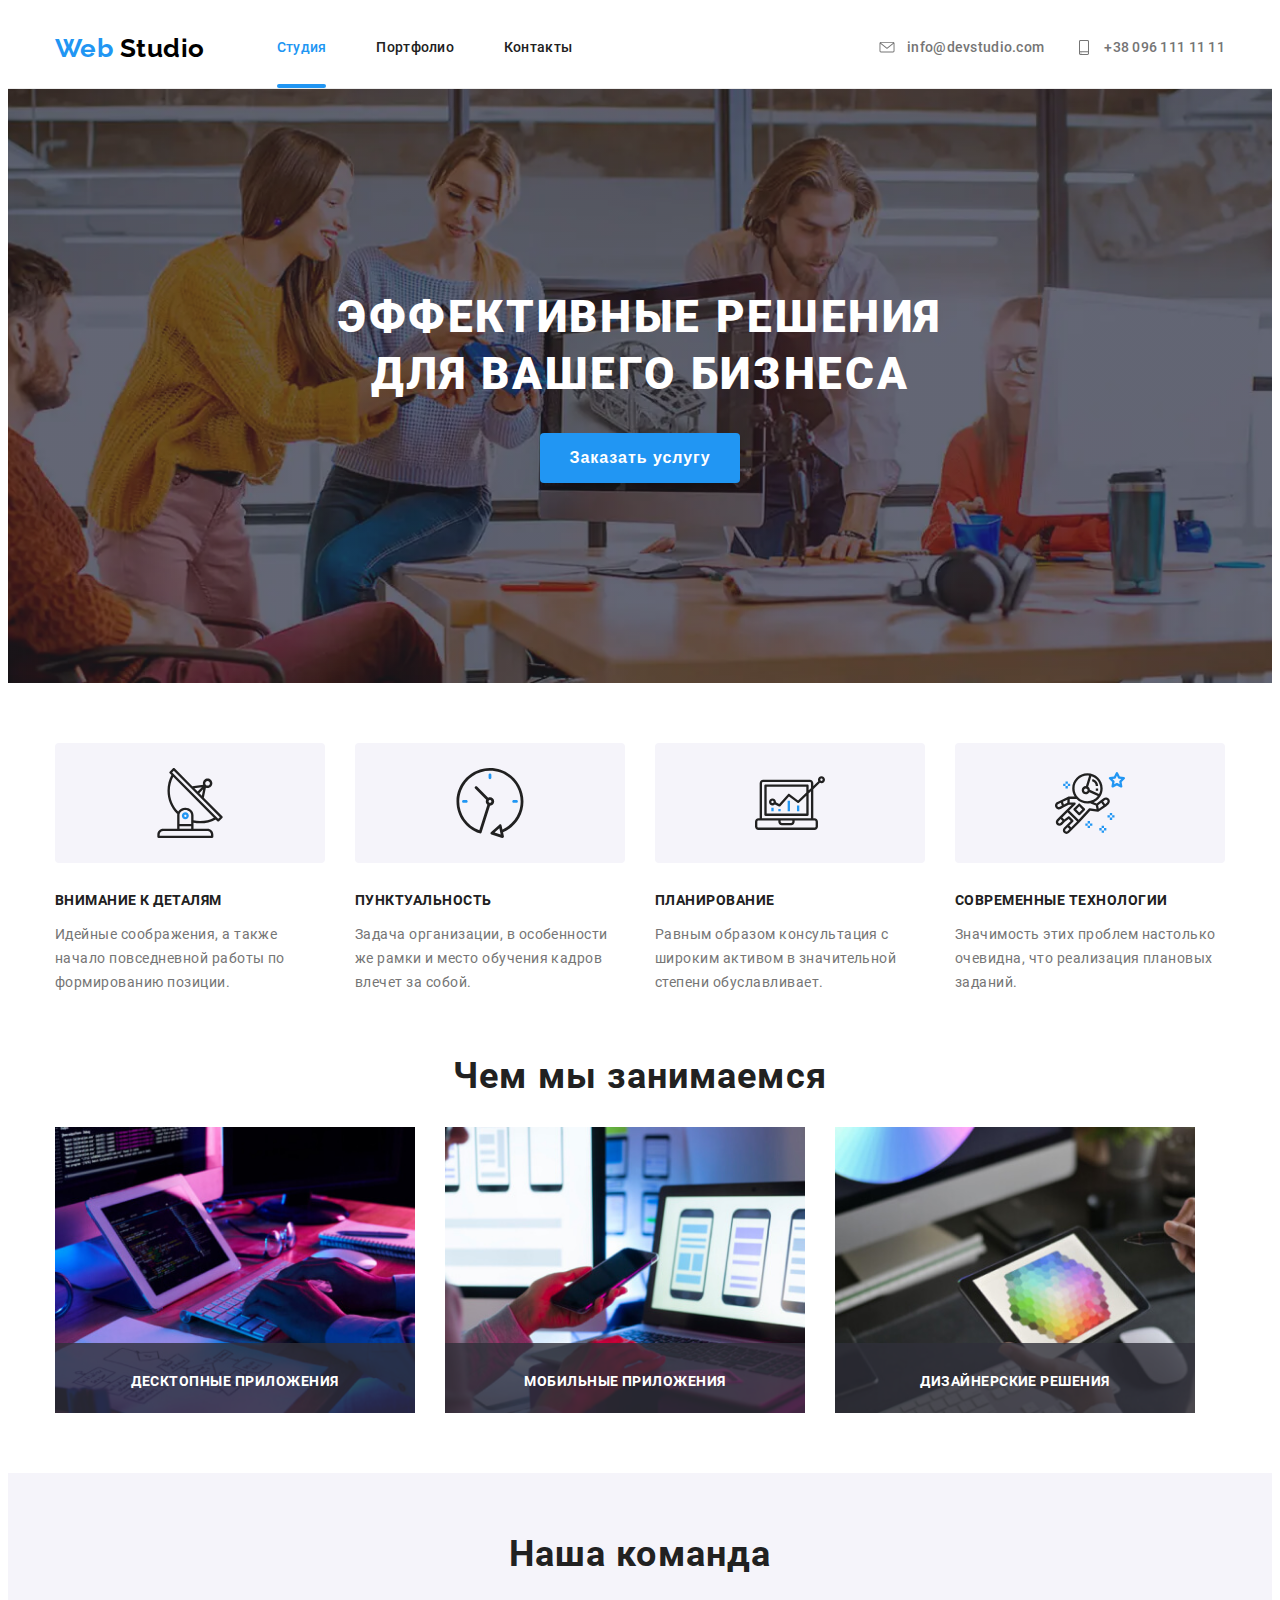
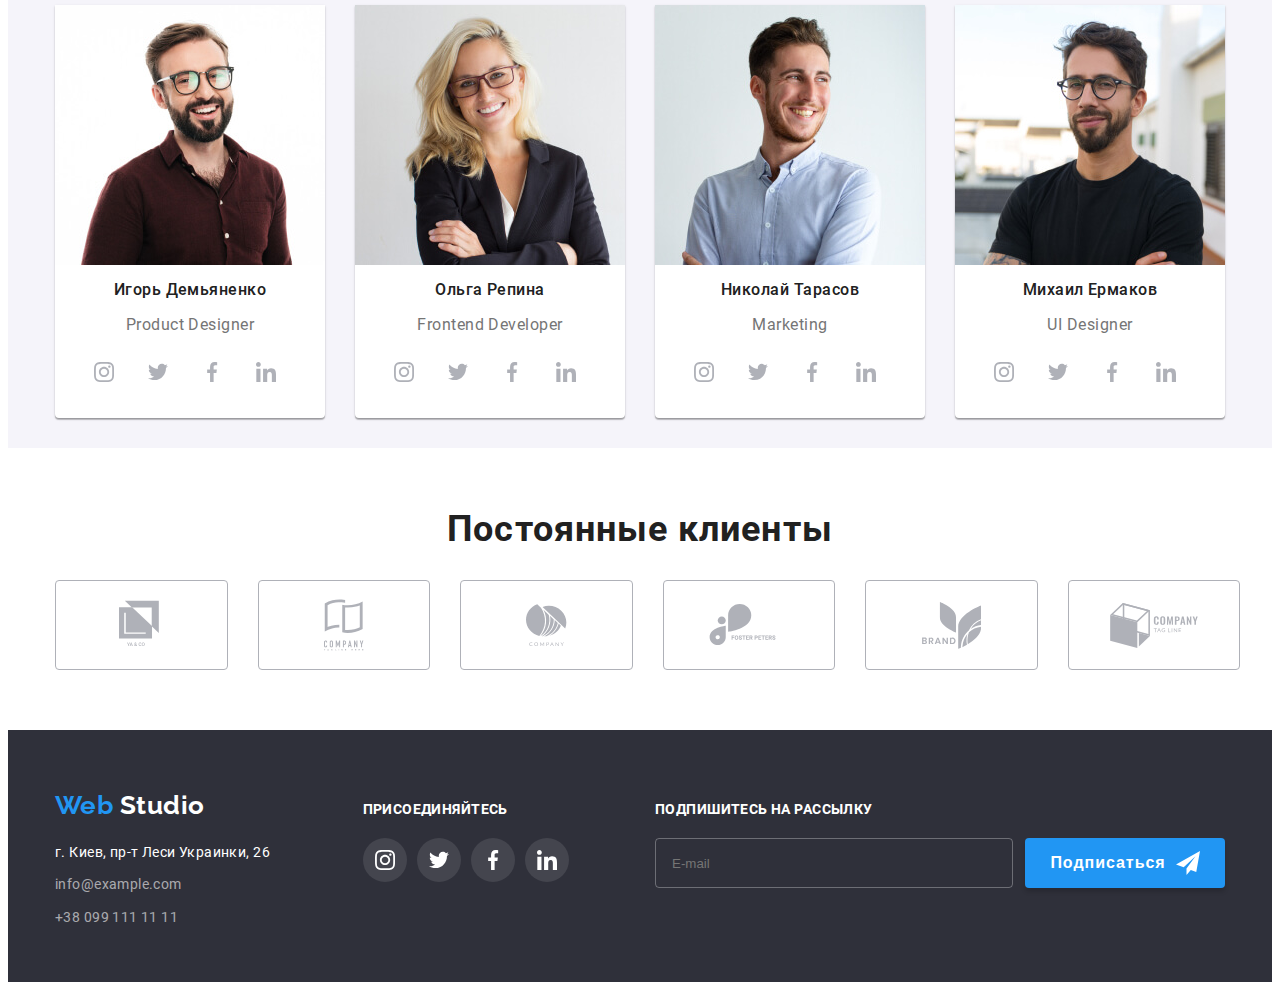
==== commit 1ec05f5d: "Переписал все заново для ДЗ№8" ====
--- a/index.html
+++ b/index.html
@@ -3,440 +3,552 @@
 	<head>
 		<meta charset="UTF-8" />
 		<meta name="viewport" content="width=device-width, initial-scale=1.0" />
-		<title>WebStudio</title>
+		<meta name="description" content="Ефективные решения для бизнеса" />
+		<title>Web Studio</title>
 		<link rel="stylesheet" href="./css/main.min.css" />
 	</head>
+
 	<body>
-		<!--Шапка сайта-->
+		<!-- шапка страницы -->
 		<header class="page-header">
-			<div class="container flexbox">
-				<nav class="navigation">
-					<div class="logo">
-						<a href="./index.html">
-							<span class="first-word">Web</span>
-							Studio
+			<div class="container main-header">
+				<!-- логотип компании -->
+				<a href="./" class="logo">
+					<span class="main">Web</span>
+					<span class="black">Studio</span>
+				</a>
+
+				<!-- меню для мобильного -->
+				<button
+					type="button"
+					class="menu-button"
+					aria-expanded="false"
+					aria-controls="navigations"
+					aria-label="Мобильное меню"
+					data-menu-button
+				>
+					<svg width="40px" height="40px">
+						<use class="icon-cross" href="./images/sprite.svg#cross"></use>
+						<use class="icon-menu" href="./images/sprite.svg#menu"></use>
+					</svg>
+				</button>
+
+				<nav class="menu-navigation" id="navigations" data-menu>
+					<ul class="site-nav list">
+						<li class="menu">
+							<a href="./index.html" class="link current">Студия</a>
+						</li>
+						<li class="menu">
+							<a href="./portfolio.html" class="link">Портфолио</a>
+						</li>
+						<li class="menu"><a href="" class="link">Контакты</a></li>
+					</ul>
+
+					<!-- адресс -->
+					<address class="auth-nav">
+						<a href="mailto:info@devstudio.com" aria-label="Написать письмо" class="contacts">
+							<svg aria-label="Иконка письмо" class="icon-contacts">
+								<use href="./images/sprite.svg#email"></use>
+							</svg>
+							info@devstudio.com
 						</a>
-					</div>
-
-					<ul class="list menu-list">
-						<li class="menu-item">
-							<a href="./index.html" class="menu-link current">Студия</a>
-						</li>
-						<li class="menu-item">
-							<a href="./portfolio.html" class="menu-link">Портфолио</a>
-						</li>
-						<li class="menu-item">
-							<a href="#" class="menu-link">Контакты</a>
-						</li>
-					</ul>
+						<a href="tel:+380961111111" aria-label="Позвонить" class="contacts">
+							<svg aria-label="Иконка телефона" class="icon-contacts">
+								<use xlink:href="./images/sprite.svg#smartphone"></use>
+							</svg>
+							+38 096 111 11 11
+						</a>
+					</address>
 				</nav>
-				<div class="contacts-header">
-					<a href="mailto:info@devstudio.com" class="contacts-mail">
-						<svg class="icon-mail" width="16" height="11">
-							<use href="./images/icons/sprite.svg#envelope"></use>
-						</svg>
-						<span class="mailtext">info@devstudio.com</span>
-					</a>
-
-					<a href="tel:+380991111111" class="contacts-tel">
-						<svg class="icon-tel" width="10" height="16">
-							<use href="./images/icons/sprite.svg#smartphone"></use>
-						</svg>
-						<span class="teltext">+38 099 111 11 11</span>
-					</a>
-				</div>
 			</div>
 		</header>
-		<!--Основная страница сайта-->
 
 		<main>
-			<!--Герой -->
+			<!-- Hero -->
 			<section class="hero">
+				<h1 class="hero-title">
+					Эффективные решения
+					<br />
+					для вашего бизнеса
+				</h1>
+				<button type="button" class="button" data-modal-open>Заказать услугу</button>
+			</section>
+
+			<!-- about us -->
+			<section class="section features">
 				<div class="container">
-					<h1 class="hero-tittle">
-						Эффективные решения
-						<br />
-						для вашего бизнеса
-					</h1>
-					<button class="btn" data-modal-open>Заказать услугу</button>
-				</div>
-			</section>
-			<!-- Преимущества -->
-			<section class="advantages">
-				<div class="container">
-					<h2 class="main-tittle visually-hidden">Преимущества</h2>
-					<ul class="list advantage-list">
-						<li class="advantage-item">
-							<svg class="icon-advantage" width="70" height="70">
-								<use href="./images/icons/sprite.svg#antenna"></use>
-							</svg>
-							<h3 class="advantage-tittle">Внимание к деталям</h3>
-							<p class="advantage-text">
-								Идейные соображения, а также начало повседневной работы по формированию позиции.
-							</p>
-						</li>
-						<li class="advantage-item">
-							<svg class="icon-advantage" width="70" height="70">
-								<use href="./images/icons/sprite.svg#clock"></use>
-							</svg>
-							<h3 class="advantage-tittle">Пунктуальность</h3>
-							<p class="advantage-text">
-								Задача организации, в особенности же рамки и место обучения кадров влечет за собой.
-							</p>
-						</li>
-						<li class="advantage-item">
-							<svg class="icon-advantage" width="70" height="70">
-								<use href="./images/icons/sprite.svg#diagram"></use>
-							</svg>
-							<h3 class="advantage-tittle">Планирование</h3>
-							<p class="advantage-text">
-								Равным образом консультация с широким активом в значительной степени обуславливает.
-							</p>
-						</li>
-						<li class="advantage-item">
-							<svg class="icon-advantage" width="70" height="70">
-								<use href="./images/icons/sprite.svg#astronaut"></use>
-							</svg>
-							<h3 class="advantage-tittle">Современные технологии</h3>
-							<p class="advantage-text">Значимость этих проблем настолько очевидна, что реализация плановых заданий.</p>
+					<h2 class="section-title" hidden>О нас</h2>
+
+					<ul class="about-us list">
+						<li class="item">
+							<div class="img-about">
+								<svg class="icon" width="70" height="70" aria-label="Иконка Антенна">
+									<use xlink:href="./images/sprite.svg#antenna"></use>
+								</svg>
+							</div>
+							<h3 class="title">Внимание к деталям</h3>
+							<p class="content">Идейные соображения, а также начало повседневной работы по формированию позиции.</p>
+						</li>
+						<li class="item">
+							<div class="img-about">
+								<svg aria-label="Иконка часы" class="icon" width="70" height="70">
+									<use xlink:href="./images/sprite.svg#clock"></use>
+								</svg>
+							</div>
+							<h3 class="title">Пунктуальность</h3>
+							<p class="content">Задача организации, в особенности же рамки и место обучения кадров влечет за собой.</p>
+						</li>
+						<li class="item">
+							<div class="img-about">
+								<svg class="icon" width="70" height="70" aria-label="Иконка диаграмма">
+									<use xlink:href="./images/sprite.svg#diagram"></use>
+								</svg>
+							</div>
+							<h3 class="title">Планирование</h3>
+							<p class="content">Равным образом консультация с широким активом в значительной степени обуславливает.</p>
+						</li>
+						<li class="item">
+							<div class="img-about">
+								<svg class="icon" width="70" height="70" aria-label="Иконка астронавт">
+									<use xlink:href="./images/sprite.svg#astronaut"></use>
+								</svg>
+							</div>
+							<h3 class="title">Современные технологии</h3>
+							<p class="content">Значимость этих проблем настолько очевидна, что реализация плановых заданий.</p>
 						</li>
 					</ul>
 				</div>
 			</section>
-			<!-- Чем занимаются -->
-			<section class="doing">
+
+			<!-- Work section -->
+			<section class="section tasks">
 				<div class="container">
-					<h2 class="main-tittle">Чем мы занимаемся</h2>
-					<ul class="list doing-list">
-						<li class="doing-block">
-							<img src="./images/What-we-do/desktop-app.jpg" width="370" height="294" alt="" />
-							<h3 class="doing-tittle">Десктопные приложения</h3>
-						</li>
-						<li class="doing-block">
-							<img src="./images/What-we-do/phone-app.jpg" width="370" height="294" alt="" />
-							<h3 class="doing-tittle">Мобильные приложения</h3>
-						</li>
-						<li class="doing-block">
-							<img src="./images/What-we-do/design.jpg" width="370" height="294" alt="" />
-							<h3 class="doing-tittle">Дизайнерские решения</h3>
+					<h2 class="section-title">Чем мы занимаемся</h2>
+
+					<ul class="work-list list">
+						<li class="item">
+							<picture>
+								<source
+									srcset="./images/desktop/what-we-do/box1.jpg 1x, ./images/desktop/what-we-do/box1@2x.jpg 2x"
+									media="(min-width: 1200px)"
+								/>
+
+								<source
+									srcset="./images/desktop/what-we-do/box1.webp 1x, ./images/desktop/what-we-do/box1@2x.webp 2x"
+									type="image/webp"
+									media="(min-width: 1200px)"
+								/>
+
+								<img
+									src="./images/desktop/pwhat-we-do/box1.jpg"
+									alt="Чем занимаемся"
+									aria-label="Картинка чем мы занимаемся"
+									width="370"
+								/>
+							</picture>
+							<div class="section-utilities">
+								<h3 class="title title-utilities">Десктопные приложения</h3>
+							</div>
+						</li>
+
+						<li class="item">
+							<picture>
+								<source
+									srcset="./images/desktop/what-we-do/box-2.jpg 1x, ./images/desktop/what-we-do/box-2@2x.jpg 2x"
+									media="(min-width: 1200px)"
+								/>
+
+								<source
+									srcset="./images/desktop/what-we-do/box-2.webp 1x, ./images/desktop/what-we-do/box-2@2x.webp 2x"
+									type="image/webp"
+									media="(min-width: 1200px)"
+								/>
+
+								<img
+									src="./images/desktop/pwhat-we-do/box-2.jpg"
+									alt="Чем занимаемся"
+									aria-label="Картинка чем мы занимаемся 2"
+									width="370"
+								/>
+							</picture>
+							<div class="section-utilities">
+								<h3 class="title title-utilities">Мобильные приложения</h3>
+							</div>
+						</li>
+
+						<li class="item">
+							<picture>
+								<source
+									srcset="./images/desktop/what-we-do/box-3.jpg 1x, ./images/desktop/what-we-do/box-3@2x.jpg 2x"
+									media="(min-width: 1200px)"
+								/>
+
+								<source
+									srcset="./images/desktop/what-we-do/box-3.webp 1x, ./images/desktop/what-we-do/box-3@2x.webp 2x"
+									type="image/webp"
+									media="(min-width: 1200px)"
+								/>
+
+								<img
+									src="./images/desktop/pwhat-we-do/box-3.jpg"
+									alt="Чем занимаемся"
+									aria-label="Картинка чем мы занимаемся 3"
+									width="370"
+								/>
+							</picture>
+							<div class="section-utilities">
+								<h3 class="title title-utilities">Дизайнерские решения</h3>
+							</div>
 						</li>
 					</ul>
 				</div>
 			</section>
-			<!-- Команда -->
-			<section class="command">
+
+			<!-- our team -->
+
+			<section class="section-team">
 				<div class="container">
-					<h2 class="main-tittle">Наша команда</h2>
-					<ul class="list command-list">
-						<li class="command-block">
-							<img src="./images/command/igor.jpg" width="270" height="260" alt="Фото николая" />
-							<div class="description">
-								<h3 class="command-name">Игорь Демьяненко</h3>
-								<p lang="en" class="command-position">Product Designer</p>
-								<ul class="social">
-									<li class="social-link-item">
-										<a
-											href="https://www.instagram.com/"
-											class="social-link"
-											target="_blank"
-											rel="noopener noreferrer"
-											aria-label="ссылка Инстаграм"
-										>
-											<svg class="social-item" width="20" height="20">
-												<use href="./images/icons/sprite.svg#instagram"></use>
-											</svg>
-										</a>
-									</li>
-									<li class="social-link-item">
-										<a
-											href="https://twitter.com/"
-											class="social-link"
-											target="_blank"
-											rel="noopener noreferrer"
-											aria-label="ссылка Твиттер"
-										>
-											<svg class="social-item" width="20" height="20">
-												<use href="./images/icons/sprite.svg#twitter"></use>
-											</svg>
-										</a>
-									</li>
-									<li class="social-link-item">
-										<a
-											href="https://facebook.com/"
-											class="social-link"
-											target="_blank"
-											rel="noopener noreferrer"
-											aria-label="ссылка Фейсбук"
-										>
-											<svg class="social-item" width="20" height="20">
-												<use href="./images/icons/sprite.svg#facebook"></use>
-											</svg>
-										</a>
-									</li>
-									<li class="social-link-item">
-										<a
-											href="https://www.linkedin.com/"
-											class="social-link"
-											target="_blank"
-											rel="noopener noreferrer"
-											aria-label="ссылка Линкедин"
-										>
-											<svg class="social-item" width="20" height="20">
-												<use href="./images/icons/sprite.svg#linkedin"></use>
-											</svg>
-										</a>
-									</li>
-								</ul>
-							</div>
-						</li>
-						<li class="command-block">
-							<img src="./images/command/olha.jpg" width="270" height="260" alt="фото ольги" />
-							<div class="description">
-								<h3 class="command-name">Ольга Репина</h3>
-								<p lang="en" class="command-position">Frontend Developer</p>
-								<ul class="social">
-									<li class="social-link-item">
-										<a
-											href="https://www.instagram.com/"
-											class="social-link"
-											target="_blank"
-											rel="noopener noreferrer"
-											aria-label="ссылка Инстаграм"
-										>
-											<svg class="social-item" width="20" height="20">
-												<use href="./images/icons/sprite.svg#instagram"></use>
-											</svg>
-										</a>
-									</li>
-									<li class="social-link-item">
-										<a
-											href="https://twitter.com/"
-											class="social-link"
-											target="_blank"
-											rel="noopener noreferrer"
-											aria-label="ссылка Твиттер"
-										>
-											<svg class="social-item" width="20" height="20">
-												<use href="./images/icons/sprite.svg#twitter"></use>
-											</svg>
-										</a>
-									</li>
-									<li class="social-link-item">
-										<a
-											href="https://facebook.com/"
-											class="social-link"
-											target="_blank"
-											rel="noopener noreferrer"
-											aria-label="ссылка Фейсбук"
-										>
-											<svg class="social-item" width="20" height="20">
-												<use href="./images/icons/sprite.svg#facebook"></use>
-											</svg>
-										</a>
-									</li>
-									<li class="social-link-item">
-										<a
-											href="https://www.linkedin.com/"
-											class="social-link"
-											target="_blank"
-											rel="noopener noreferrer"
-											aria-label="ссылка Линкедин"
-										>
-											<svg class="social-item" width="20" height="20">
-												<use href="./images/icons/sprite.svg#linkedin"></use>
-											</svg>
-										</a>
-									</li>
-								</ul>
-							</div>
-						</li>
-						<li class="command-block">
-							<img src="./images/command/mykolay.jpg" width="270" height="260" alt="фото андрея" />
-							<div class="description">
-								<h3 class="command-name">Николай Тарасов</h3>
-								<p lang="en" class="command-position">Marketing</p>
-								<ul class="social">
-									<li class="social-link-item">
-										<a
-											href="https://www.instagram.com/"
-											class="social-link"
-											target="_blank"
-											rel="noopener noreferrer"
-											aria-label="ссылка Инстаграм"
-										>
-											<svg class="social-item" width="20" height="20">
-												<use href="./images/icons/sprite.svg#instagram"></use>
-											</svg>
-										</a>
-									</li>
-									<li class="social-link-item">
-										<a
-											href="https://twitter.com/"
-											class="social-link"
-											target="_blank"
-											rel="noopener noreferrer"
-											aria-label="ссылка Твиттер"
-										>
-											<svg class="social-item" width="20" height="20">
-												<use href="./images/icons/sprite.svg#twitter"></use>
-											</svg>
-										</a>
-									</li>
-									<li class="social-link-item">
-										<a
-											href="https://facebook.com/"
-											class="social-link"
-											target="_blank"
-											rel="noopener noreferrer"
-											aria-label="ссылка Фейсбук"
-										>
-											<svg class="social-item" width="20" height="20">
-												<use href="./images/icons/sprite.svg#facebook"></use>
-											</svg>
-										</a>
-									</li>
-									<li class="social-link-item">
-										<a
-											href="https://www.linkedin.com/"
-											class="social-link"
-											target="_blank"
-											rel="noopener noreferrer"
-											aria-label="ссылка Линкедин"
-										>
-											<svg class="social-item" width="20" height="20">
-												<use href="./images/icons/sprite.svg#linkedin"></use>
-											</svg>
-										</a>
-									</li>
-								</ul>
-							</div>
-						</li>
-						<li class="command-block">
-							<img src="./images/command/myhail.jpg" width="270" height="260" alt="фото ивана" />
-							<div class="description">
-								<h3 class="command-name">Михаил Ермаков</h3>
-								<p lang="en" class="command-position">UI Designer</p>
-								<ul class="social">
-									<li class="social-link-item">
-										<a
-											href="https://www.instagram.com/"
-											class="social-link"
-											target="_blank"
-											rel="noopener noreferrer"
-											aria-label="ссылка Инстаграм"
-										>
-											<svg class="social-item" width="20" height="20">
-												<use href="./images/icons/sprite.svg#instagram"></use>
-											</svg>
-										</a>
-									</li>
-									<li class="social-link-item">
-										<a
-											href="https://twitter.com/"
-											class="social-link"
-											target="_blank"
-											rel="noopener noreferrer"
-											aria-label="ссылка Твиттер"
-										>
-											<svg class="social-item" width="20" height="20">
-												<use href="./images/icons/sprite.svg#twitter"></use>
-											</svg>
-										</a>
-									</li>
-									<li class="social-link-item">
-										<a
-											href="https://facebook.com/"
-											class="social-link"
-											target="_blank"
-											rel="noopener noreferrer"
-											aria-label="ссылка Фейсбук"
-										>
-											<svg class="social-item" width="20" height="20">
-												<use href="./images/icons/sprite.svg#facebook"></use>
-											</svg>
-										</a>
-									</li>
-									<li class="social-link-item">
-										<a
-											href="https://www.linkedin.com/"
-											class="social-link"
-											target="_blank"
-											rel="noopener noreferrer"
-											aria-label="ссылка Линкедин"
-										>
-											<svg class="social-item" width="20" height="20">
-												<use href="./images/icons/sprite.svg#linkedin"></use>
-											</svg>
-										</a>
-									</li>
-								</ul>
-							</div>
+					<h2 class="section-title">Наша команда</h2>
+					<ul class="our-team list">
+						<li class="item">
+							<picture>
+								<source
+									srcset="./images/desktop/team/ourteam-1.jpg 1x, ./images/desktop/team/ourteam-1@2x.jpg 2x"
+									media="(min-width: 1200px)"
+								/>
+
+								<source
+									srcset="./images/tablet/team/ourteam-1.jpg 1x, ./images/tablet/team/ourteam-1@2x.jpg 2x"
+									media="(min-width: 768px)"
+								/>
+
+								<source
+									srcset="./images/mobile/team/ourteam-1.jpg 1x, ./images/mobile/team/ourteam-1@2x.jpg 2x"
+									media="(max-width: 767px)"
+								/>
+								<source
+									srcset="./images/desktop/team/ourteam-1.webp 1x, ./images/desktop/team/ourteam-1@2x.webp 2x"
+									type="image/webp"
+									media="(min-width: 1200px)"
+								/>
+
+								<source
+									srcset="./images/tablet/team/ourteam-1.webp 1x, ./images/tablet/team/ourteam-1@2x.webp 2x"
+									type="image/webp"
+									media="(min-width: 768px)"
+								/>
+
+								<source
+									srcset="./images/mobile/team/ourteam-1.webp 1x, ./images/mobile/team/ourteam-1@2x.webp 2x"
+									type="image/webp"
+									media="(max-width: 767px)"
+								/>
+
+								<img src="./images/desktop/team/ourteam-1.jpg" alt="Дизайнер" aria-label="Дизайнер" width="450" />
+							</picture>
+							<h3 class="name-team">Игорь Демьяненко</h3>
+							<p class="name-text">Product Designer</p>
+							<ul class="links list">
+								<li class="item-links">
+									<a class="box-media" href="https://www.instagram.com/" aria-label="ссылка на Instagram">
+										<svg width="20" height="20" aria-label="Иконка инстаграм">
+											<use href="./images/sprite.svg#instagram"></use>
+										</svg>
+									</a>
+								</li>
+								<li class="item-links">
+									<a class="box-media" href="https://twitter.com/" aria-label="ссылка на Twitter">
+										<svg width="20" height="20" aria-label="Иконка твитер">
+											<use href="./images/sprite.svg#twitter"></use>
+										</svg>
+									</a>
+								</li>
+								<li class="item-links">
+									<a class="box-media" href="https://www.facebook.com/" aria-label="ссылка на Facebook">
+										<svg width="20" height="20" aria-label="Иконка фейсбук">
+											<use href="./images/sprite.svg#facebook"></use>
+										</svg>
+									</a>
+								</li>
+								<li class="item-links">
+									<a class="box-media" href="https://www.linkedin.com/" aria-label="ссылка на linkedin">
+										<svg width="20" height="20" aria-label="Иконка линкедн">
+											<use href="./images/sprite.svg#linkedin"></use>
+										</svg>
+									</a>
+								</li>
+							</ul>
+						</li>
+
+						<li class="item">
+							<picture>
+								<source
+									srcset="./images/desktop/team/ourteam-2.jpg 1x, ./images/desktop/team/ourteam-2@2x.jpg 2x"
+									media="(min-width: 1200px)"
+								/>
+
+								<source
+									srcset="./images/tablet/team/ourteam-2.jpg 1x, ./images/tablet/team/ourteam-2@2x.jpg 2x"
+									media="(min-width: 768px)"
+								/>
+
+								<source
+									srcset="./images/mobile/team/ourteam-2.jpg 1x, ./images/mobile/team/ourteam-2@2x.jpg 2x"
+									media="(max-width: 767px)"
+								/>
+								<source
+									srcset="./images/desktop/team/ourteam-2.webp 1x, ./images/desktop/team/ourteam-2@2x.webp 2x"
+									type="image/webp"
+									media="(min-width: 1200px)"
+								/>
+
+								<source
+									srcset="./images/tablet/team/ourteam-2.webp 1x, ./images/tablet/team/ourteam-2@2x.webp 2x"
+									type="image/webp"
+									media="(min-width: 768px)"
+								/>
+
+								<source
+									srcset="./images/mobile/team/ourteam-2.webp 1x, ./images/mobile/team/ourteam-2@2x.webp 2x"
+									type="image/webp"
+									media="(max-width: 767px)"
+								/>
+
+								<img
+									src="./images/desktop/team/ourteam-2.jpg"
+									alt="Фронтенд Девелопер"
+									aria-label="Фронтенд Девелопер"
+									width="450"
+								/>
+							</picture>
+							<h3 class="name-team">Ольга Репина</h3>
+							<p class="name-text">Frontend Developer</p>
+							<ul class="links list">
+								<li class="item-links">
+									<a class="box-media" href="https://www.instagram.com/" aria-label="ссылка на Instagram">
+										<svg class="" width="20" height="20" aria-label="Иконка инстаграм">
+											<use href="./images/sprite.svg#instagram"></use>
+										</svg>
+									</a>
+								</li>
+								<li class="item-links">
+									<a class="box-media" href="https://twitter.com/" aria-label="ссылка на Twitter">
+										<svg width="20" height="20" aria-label="Иконка твитер">
+											<use href="./images/sprite.svg#twitter"></use>
+										</svg>
+									</a>
+								</li>
+								<li class="item-links">
+									<a class="box-media" href="https://www.facebook.com/" aria-label="ссылка на Facebook">
+										<svg width="20" height="20" aria-label="Иконка фейсбук">
+											<use href="./images/sprite.svg#facebook"></use>
+										</svg>
+									</a>
+								</li>
+								<li class="item-links">
+									<a class="box-media" href="https://www.linkedin.com/" aria-label="ссылка на linkedin">
+										<svg width="20" height="20" aria-label="Иконка линкедн">
+											<use href="./images/sprite.svg#linkedin"></use>
+										</svg>
+									</a>
+								</li>
+							</ul>
+						</li>
+
+						<li class="item">
+							<picture>
+								<source
+									srcset="./images/desktop/team/ourteam-3.jpg 1x, ./images/desktop/team/ourteam-3@2x.jpg 2x"
+									media="(min-width: 1200px)"
+								/>
+
+								<source
+									srcset="./images/tablet/team/ourteam-3.jpg 1x, ./images/tablet/team/ourteam-3@2x.jpg 2x"
+									media="(min-width: 768px)"
+								/>
+
+								<source
+									srcset="./images/mobile/team/ourteam-3.jpg 1x, ./images/mobile/team/ourteam-3@2x.jpg 2x"
+									media="(max-width: 767px)"
+								/>
+								<source
+									srcset="./images/desktop/team/ourteam-3.webp 1x, ./images/desktop/team/ourteam-3@2x.webp 2x"
+									type="image/webp"
+									media="(min-width: 1200px)"
+								/>
+
+								<source
+									srcset="./images/tablet/team/ourteam-3.webp 1x, ./images/tablet/team/ourteam-3@2x.webp 2x"
+									type="image/webp"
+									media="(min-width: 768px)"
+								/>
+
+								<source
+									srcset="./images/mobile/team/ourteam-3.webp 1x, ./images/mobile/team/ourteam-3@2x.webp 2x"
+									type="image/webp"
+									media="(max-width: 767px)"
+								/>
+
+								<img src="./images/desktop/team/ourteam-3.jpg" alt="Маркетинг" aria-label="Маркетинг" width="450" />
+							</picture>
+							<h3 class="name-team">Николай Тарасов</h3>
+							<p class="name-text">Marketing</p>
+
+							<ul class="links list">
+								<li class="item-links">
+									<a class="box-media" href="https://www.instagram.com/" aria-label="ссылка на Instagram">
+										<svg width="20" height="20" aria-label="Иконка инстаграм">
+											<use href="./images/sprite.svg#instagram"></use>
+										</svg>
+									</a>
+								</li>
+								<li class="item-links">
+									<a class="box-media" href="https://twitter.com/" aria-label="ссылка на Twitter">
+										<svg width="20" height="20" aria-label="Иконка твитер">
+											<use href="./images/sprite.svg#twitter"></use>
+										</svg>
+									</a>
+								</li>
+								<li class="item-links">
+									<a class="box-media" href="https://www.facebook.com/" aria-label="ссылка на Facebook">
+										<svg width="20" height="20" aria-label="Иконка фейсбук">
+											<use href="./images/sprite.svg#facebook"></use>
+										</svg>
+									</a>
+								</li>
+								<li class="item-links">
+									<a class="box-media" href="https://www.linkedin.com/" aria-label="ссылка на linkedin">
+										<svg width="20" height="20" aria-label="Иконка линкедн">
+											<use href="./images/sprite.svg#linkedin"></use>
+										</svg>
+									</a>
+								</li>
+							</ul>
+						</li>
+
+						<li class="item">
+							<picture>
+								<source
+									srcset="./images/desktop/team/ourteam-4.jpg 1x, ./images/desktop/team/ourteam-4@2x.jpg 2x"
+									media="(min-width: 1200px)"
+								/>
+
+								<source
+									srcset="./images/tablet/team/ourteam-4.jpg 1x, ./images/tablet/team/ourteam-4@2x.jpg 2x"
+									media="(min-width: 768px)"
+								/>
+
+								<source
+									srcset="./images/mobile/team/ourteam-4.jpg 1x, ./images/mobile/team/ourteam-4@2x.jpg 2x"
+									media="(max-width: 767px)"
+								/>
+								<source
+									srcset="./images/desktop/team/ourteam-4.webp 1x, ./images/desktop/team/ourteam-4@2x.webp 2x"
+									type="image/webp"
+									media="(min-width: 1200px)"
+								/>
+
+								<source
+									srcset="./images/tablet/team/ourteam-4.webp 1x, ./images/tablet/team/ourteam-4@2x.webp 2x"
+									type="image/webp"
+									media="(min-width: 768px)"
+								/>
+
+								<source
+									srcset="./images/mobile/team/ourteam-4.webp 1x, ./images/mobile/team/ourteam-4@2x.webp 2x"
+									type="image/webp"
+									media="(max-width: 767px)"
+								/>
+
+								<img src="./images/desktop/team/ourteam-4.jpg" alt="Дизайнер " aria-label="Дизайнер" width="450" />
+							</picture>
+							<h3 class="name-team">Михаил Ермаков</h3>
+							<p class="name-text">UI Designer</p>
+
+							<ul class="links list">
+								<li class="item-links">
+									<a class="box-media" href="https://www.instagram.com/" aria-label="ссылка на Instagram">
+										<svg class="" width="20" height="20">
+											<use href="./images/sprite.svg#instagram"></use>
+										</svg>
+									</a>
+								</li>
+								<li class="item-links">
+									<a class="box-media" href="https://twitter.com/" aria-label="ссылка на Twitter">
+										<svg class="" width="20" height="20">
+											<use href="./images/sprite.svg#twitter"></use>
+										</svg>
+									</a>
+								</li>
+								<li class="item-links">
+									<a class="box-media" href="https://www.facebook.com/" aria-label="ссылка на Facebook">
+										<svg class="" width="20" height="20">
+											<use href="./images/sprite.svg#facebook"></use>
+										</svg>
+									</a>
+								</li>
+								<li class="item-links">
+									<a class="box-media" href="https://www.linkedin.com/" aria-label="ссылка на linkedin">
+										<svg class="" width="20" height="20">
+											<use href="./images/sprite.svg#linkedin"></use>
+										</svg>
+									</a>
+								</li>
+							</ul>
 						</li>
 					</ul>
 				</div>
 			</section>
-			<!-- Клиенты -->
-			<section class="clients">
+
+			<!-- our clients -->
+			<section class="section clients">
 				<div class="container">
-					<h2 class="main-tittle">Постоянные клиенты</h2>
-					<ul class="clients-list">
-						<li class="clients-item">
-							<a class="clients-img" href="#" target="_blank" rel="noopener noreferrer" aria-label="ссылка YA & CO">
-								<svg class="clients-icon" width="45" height="50">
-									<use href="./images/icons/sprite.svg#yaco"></use>
-								</svg>
-							</a>
-						</li>
-						<li class="clients-item">
-							<a
-								class="clients-img"
-								href="#"
-								target="_blank"
-								rel="noopener noreferrer"
-								aria-label="ссылка Company tag line here"
-							>
-								<svg class="clients-icon" width="40" height="52">
-									<use href="./images/icons/sprite.svg#company-tag-line"></use>
-								</svg>
-							</a>
-						</li>
-						<li class="clients-item">
-							<a class="clients-img" href="#" target="_blank" rel="noopener noreferrer" aria-label="ссылка Company">
-								<svg class="clients-icon" width="41" height="43">
-									<use href="./images/icons/sprite.svg#company"></use>
-								</svg>
-							</a>
-						</li>
-						<li class="clients-item">
-							<a
-								class="clients-img"
-								href="#"
-								target="_blank"
-								rel="noopener noreferrer"
-								aria-label="ссылка FOSTER PETERS"
-							>
-								<svg class="clients-icon" width="80" height="42">
-									<use href="./images/icons/sprite.svg#foster-peters"></use>
-								</svg>
-							</a>
-						</li>
-						<li class="clients-item">
-							<a class="clients-img" href="#" target="_blank" rel="noopener noreferrer" aria-label="ссылка Brand">
-								<svg class="clients-icon" width="59" height="47">
-									<use href="./images/icons/sprite.svg#brand"></use>
-								</svg>
-							</a>
-						</li>
-						<li class="clients-item">
-							<a
-								class="clients-img"
-								href="#"
-								target="_blank"
-								rel="noopener noreferrer"
-								aria-label="ссылка Company tag line"
-							>
-								<svg class="clients-icon" width="88" height="45">
-									<use href="./images/icons/sprite.svg#company-tag-line-s"></use>
+					<h2 class="section-title">Постоянные клиенты</h2>
+					<ul class="clients list">
+						<li class="item clients">
+							<a class="company" href="">
+								<svg class="icon-client" width="44" height="50">
+									<use xlink:href="./images/sprite.svg#client-1"></use>
+								</svg>
+							</a>
+						</li>
+
+						<li class="item clients">
+							<a class="company" href="">
+								<svg class="icon-client" width="40" height="52">
+									<use xlink:href="./images/sprite.svg#client-2"></use>
+								</svg>
+							</a>
+						</li>
+
+						<li class="item clients">
+							<a class="company" href="">
+								<svg class="icon-client" width="41" height="42.6">
+									<use xlink:href="./images/sprite.svg#client-3"></use>
+								</svg>
+							</a>
+						</li>
+
+						<li class="item clients">
+							<a class="company" href="">
+								<svg class="icon-client" width="80" height="42">
+									<use xlink:href="./images/sprite.svg#client-4"></use>
+								</svg>
+							</a>
+						</li>
+
+						<li class="item clients">
+							<a class="company" href="">
+								<svg class="icon-client" width="59" height="47">
+									<use xlink:href="./images/sprite.svg#client-5"></use>
+								</svg>
+							</a>
+						</li>
+
+						<li class="item clients">
+							<a class="company" href="">
+								<svg class="icon-client" width="88.5" height="45.5">
+									<use xlink:href="./images/sprite.svg#client-6"></use>
 								</svg>
 							</a>
 						</li>
@@ -444,157 +556,137 @@
 				</div>
 			</section>
 		</main>
-		<!--Подвал сайта-->
-		<footer class="footer">
-			<div class="container footer-flex">
-				<div class="logo-address">
-					<div class="logo-footer logo">
-						<a href="./index.html">
-							<span class="first-word">Web</span>
-							Studio
-						</a>
-					</div>
-					<address class="address">
-						<p class="address-main">г. Киев, пр-т Леси Украинки, 26</p>
-						<div class="footer-contacts">
-							<a href="mailto:info@devstudio.com" class="footer-mail">info@devstudio.com</a>
-							<a href="tel:+380991111111" class="footer-tel">+38 099 111 11 11</a>
-						</div>
+
+		<!-- footer -->
+
+		<footer class="bg-footer">
+			<div class="container tablet">
+				<div class="address-footer">
+					<!-- логотип компании -->
+					<a href="./" class="logo">
+						<span class="main">Web</span>
+						<span class="white">Studio</span>
+					</a>
+
+					<!-- e-mail and phone -->
+					<address class="full-address">
+						<p class="address">г. Киев, пр-т Леси Украинки, 26</p>
+
+						<a href="mailto:info@example.com" aria-label="Отправить письмо" class="footer-contacts">info@example.com</a>
+
+						<a href="tel:+380991111111" aria-label="Позвонить" class="footer-contacts">+38 099 111 11 11</a>
 					</address>
 				</div>
 
-				<div>
-					<p class="footer-text">присоединяйтесь</p>
-					<ul class="social-footer">
-						<li class="social-link-item-footer">
-							<a
-								href="https://www.instagram.com/"
-								class="social-link-footer"
-								target="_blank"
-								rel="noopener noreferrer"
-								aria-label="ссылка Инстаграм"
-							>
-								<svg class="social-item-footer" width="20" height="20">
-									<use href="./images/icons/sprite.svg#instagram"></use>
-								</svg>
-							</a>
-						</li>
-						<li class="social-link-item-footer">
-							<a
-								href="https://twitter.com/"
-								class="social-link-footer"
-								target="_blank"
-								rel="noopener noreferrer"
-								aria-label="ссылка Твиттер"
-							>
-								<svg class="social-item-footer" width="20" height="20">
-									<use href="./images/icons/sprite.svg#twitter"></use>
-								</svg>
-							</a>
-						</li>
-						<li class="social-link-item-footer">
-							<a
-								href="https://facebook.com/"
-								class="social-link-footer"
-								target="_blank"
-								rel="noopener noreferrer"
-								aria-label="ссылка Фейсбук"
-							>
-								<svg class="social-item-footer" width="20" height="20">
-									<use href="./images/icons/sprite.svg#facebook"></use>
-								</svg>
-							</a>
-						</li>
-						<li class="social-link-item-footer">
-							<a
-								href="https://www.linkedin.com/"
-								class="social-link-footer"
-								target="_blank"
-								rel="noopener noreferrer"
-								aria-label="ссылка Линкедин"
-							>
-								<svg class="social-item-footer" width="20" height="20">
-									<use href="./images/icons/sprite.svg#linkedin"></use>
+				<!-- соц сети -->
+				<div class="join">
+					<b class="join-us">присоединяйтесь</b>
+
+					<ul class="links list">
+						<li class="item-links-footer">
+							<a class="footer-media" href="" aria-label="ссылка на Instagram">
+								<svg class="" width="20" height="20">
+									<use href="./images/sprite.svg#instagram"></use>
+								</svg>
+							</a>
+						</li>
+						<li class="item-links-footer">
+							<a class="footer-media" href="" aria-label="ссылка на Twitter">
+								<svg class="" width="20" height="20">
+									<use href="./images/sprite.svg#twitter"></use>
+								</svg>
+							</a>
+						</li>
+						<li class="item-links-footer">
+							<a class="footer-media" href="" aria-label="ссылка на Facebook">
+								<svg class="" width="20" height="20">
+									<use href="./images/sprite.svg#facebook"></use>
+								</svg>
+							</a>
+						</li>
+						<li class="item-links-footer">
+							<a class="footer-media" href="" aria-label="ссылка на linkedin">
+								<svg class="" width="20" height="20">
+									<use href="./images/sprite.svg#linkedin"></use>
 								</svg>
 							</a>
 						</li>
 					</ul>
 				</div>
-				<div class="subscribe">
+
+				<!-- подписка -->
+				<div class="sign">
+					<b class="join-us">подпишитесь на рассылку</b>
 					<form class="footer-form">
-						<div class="form-field">
-							<div class="footer-form-input">
-								<label for="mail">Подпишитесь на рассылку</label>
-								<input type="email" name="subscribe-mail" id="mail" placeholder="E-mail" />
-
-								<button type="submit" class="footer-btn">
-									Подписаться
-									<svg class="footer-btn-icon" width="24" height="24">
-										<use href="./images/icons/sprite.svg#icon-send"></use>
-									</svg>
-								</button>
-							</div>
-						</div>
+						<label class="footer-label">
+							<input type="email" class="footer-input" placeholder="E-mail" />
+						</label>
+						<button type="button" class="button-footer">
+							Подписаться
+							<svg class="send" width="24" height="24">
+								<use xlink:href="./images/sprite.svg#send"></use>
+							</svg>
+						</button>
 					</form>
 				</div>
 			</div>
 		</footer>
-		<!-- Модальное окно -->
-		<section>
-			<div class="backdrop is-hidden" data-modal>
-				<div class="modal">
-					<button class="btn-close" data-modal-close>
-						<svg width="11px" height="11px">
-							<use class="icon-close" href="./images/icons/sprite.svg#close"></use>
+
+		<div class="backdrop is-hidden" data-modal>
+			<div class="modal">
+				<form class="form">
+					<h2 class="modal-title">Оставьте свои данные, мы вам перезвоним</h2>
+
+					<label class="form-field">
+						<span class="user-name">Имя</span>
+						<input type="text" name="user-name" class="modal-input" />
+						<svg class="icon-modal" width="18" height="18">
+							<use xlink:href="./images/sprite.svg#person-black"></use>
 						</svg>
-					</button>
-					<!-- Форма модального окна -->
-					<form class="form">
-						<h2 class="form-title">Оставьте свои данные, мы вам перезвоним</h2>
-
-						<label class="form-field">
-							<span class="form-label">Имя</span>
-							<input class="form-input" type="text" name="name" />
-							<svg class="form-icon" width="12" height="12">
-								<use href="./images/icons/sprite.svg#icon-name"></use>
-							</svg>
-						</label>
-
-						<label class="form-field">
-							<span class="form-label">Телефон</span>
-							<input class="form-input" type="tel" name="tel" />
-							<svg class="form-icon" width="13" height="13">
-								<use href="./images/icons/sprite.svg#icon-tel"></use>
-							</svg>
-						</label>
-
-						<label class="form-field">
-							<span class="form-label">Почта</span>
-							<input class="form-input" type="email" name="mail" />
-							<svg class="form-icon" width="15" height="12">
-								<use href="./images/icons/sprite.svg#icon-mail"></use>
-							</svg>
-						</label>
-
-						<label class="comment-field">
-							<span class="form-label">Комментарий</span>
-							<textarea class="comment" name="comment" placeholder="Введите текст"></textarea>
-						</label>
-
-						<label class="checkbox-field">
-							<input class="input-checkbox" type="checkbox" name="agreement" value="agreement" />
-							<span class="checkbox-icon"></span>
-							<span class="checkbox-label">
-								Соглашаюсь с рассылкой и принимаю
-								<a class="checkbox-link" href="">Условия договора</a>
-							</span>
-						</label>
-
-						<button type="submit" class="btn form-btn">Отправить</button>
-					</form>
-				</div>
+					</label>
+
+					<label class="form-field">
+						<span class="user-name">Телефон</span>
+						<input type="tel" name="phone" id="tel" class="modal-input" />
+						<svg class="icon-modal" width="18" height="18">
+							<use xlink:href="./images/sprite.svg#phone-black"></use>
+						</svg>
+					</label>
+
+					<label class="form-field">
+						<span class="user-name">Почта</span>
+						<input type="email" name="mail" class="modal-input" />
+						<svg class="icon-modal" width="18" height="18">
+							<use xlink:href="./images/sprite.svg#email-black"></use>
+						</svg>
+					</label>
+
+					<label class="form-field">
+						<span class="user-name">Комментарий</span>
+						<textarea name="comment" placeholder="Введите текст" class="comment"></textarea>
+					</label>
+
+					<label class="checkbox-label">
+						<input type="checkbox" name="policy" class="checkbox" />
+						<span class="checkbox-icon"></span>
+						<span class="checkbox-title">
+							Соглашаюсь с рассылкой и принимаю
+							<a href="" class="checkbox-policy">Условия договора</a>
+						</span>
+					</label>
+
+					<button type="submit" class="btn-modal">Отправить</button>
+				</form>
+
+				<button class="button-close" data-modal-close>
+					<svg class="icon-close" width="18" height="18">
+						<use xlink:href="./images/sprite.svg#close"></use>
+					</svg>
+				</button>
 			</div>
-		</section>
+		</div>
+
 		<script src="./js/modal.js"></script>
+		<script src="./js/menu.js"></script>
 	</body>
 </html>
--- a/css/main.min.css
+++ b/css/main.min.css
@@ -1,2 +1,2 @@
-@font-face{font-family:"Raleway";font-style:normal;font-weight:700;src:local(""),url("../fonts/raleway-v17-latin_cyrillic-700.woff2") format("woff2"),url("../fonts/raleway-v17-latin_cyrillic-700.woff") format("woff")}@font-face{font-family:"Roboto";font-style:normal;font-weight:400;src:local("Roboto"),local("Roboto-Regular"),url("../fonts/roboto-v20-latin_cyrillic-regular.woff2") format("woff2"),url("../fonts/roboto-v20-latin_cyrillic-regular.woff") format("woff")}@font-face{font-family:"Roboto";font-style:normal;font-weight:500;src:local("Roboto Medium"),local("Roboto-Medium"),url("../fonts/roboto-v20-latin_cyrillic-500.woff2") format("woff2"),url("../fonts/roboto-v20-latin_cyrillic-500.woff") format("woff")}@font-face{font-family:"Roboto";font-style:normal;font-weight:700;src:local("Roboto Bold"),local("Roboto-Bold"),url("../fonts/roboto-v20-latin_cyrillic-700.woff2") format("woff2"),url("../fonts/roboto-v20-latin_cyrillic-700.woff") format("woff")}@font-face{font-family:"Roboto";font-style:normal;font-weight:900;src:local("Roboto Black"),local("Roboto-Black"),url("../fonts/roboto-v20-latin_cyrillic-900.woff2") format("woff2"),url("../fonts/roboto-v20-latin_cyrillic-900.woff") format("woff")}/*! modern-normalize v1.0.0 | MIT License | https://github.com/sindresorhus/modern-normalize */*,*::before,*::after{-webkit-box-sizing:border-box;box-sizing:border-box}:root{-moz-tab-size:4;-o-tab-size:4;tab-size:4}html{line-height:1.15;-webkit-text-size-adjust:100%}body{margin:0}body{font-family:system-ui,-apple-system,"Segoe UI",Roboto,Helvetica,Arial,sans-serif,"Apple Color Emoji","Segoe UI Emoji"}hr{height:0;color:inherit}abbr[title]{-webkit-text-decoration:underline dotted;text-decoration:underline dotted}b,strong{font-weight:bolder}code,kbd,samp,pre{font-family:ui-monospace, SFMono-Regular, Consolas, "Liberation Mono", Menlo, monospace;font-size:1em}small{font-size:80%}sub,sup{font-size:75%;line-height:0;position:relative;vertical-align:baseline}sub{bottom:-0.25em}sup{top:-0.5em}table{text-indent:0;border-color:inherit}button,input,optgroup,select,textarea{font-family:inherit;font-size:100%;line-height:1.15;margin:0}button,select{text-transform:none}button,[type="button"],[type="reset"],[type="submit"]{-webkit-appearance:button}::-moz-focus-inner{border-style:none;padding:0}:-moz-focusring{outline:1px dotted ButtonText}:-moz-ui-invalid{box-shadow:none}legend{padding:0}progress{vertical-align:baseline}::-webkit-inner-spin-button,::-webkit-outer-spin-button{height:auto}[type="search"]{-webkit-appearance:textfield;outline-offset:-2px}::-webkit-search-decoration{-webkit-appearance:none}::-webkit-file-upload-button{-webkit-appearance:button;font:inherit}summary{display:list-item}body{font-family:"Roboto", sans-serif;font-weight:400px;font-size:14px;line-height:1.714;letter-spacing:0.03em;color:#212121;background-color:#fff}.visually-hidden{position:absolute !important;clip:rect(1px 1px 1px 1px);clip:rect(1px, 1px, 1px, 1px);padding:0 !important;border:0 !important;height:1px !important;width:1px !important;overflow:hidden}img{display:block;max-width:100%;height:auto}div>img{display:inline-block}.list{list-style:none;padding:0;margin:0}.container{width:1200px;padding-right:15px;padding-left:15px;margin-right:auto;margin-left:auto}.main-tittle{margin:0 0 50px;color:#212121;font-weight:700;font-size:36px;line-height:1.167;text-align:center}.logo a{font-family:"Raleway", sans-serif;font-weight:700px;font-size:26px;line-height:1.192;color:#212121;text-decoration:none}.logo a>span{color:#2196f3}.logo-footer a{display:block;color:#fff;margin:0 0 20px 0}.btn{padding:10px 32px;font-weight:700;font-size:16px;line-height:1.875;display:inline-block;letter-spacing:0.06em;color:#fff;background-color:#2196f3;cursor:pointer;border-radius:4px;border-color:#2196f3}.form-btn{position:absolute;padding-top:10px;padding-bottom:10px;padding-left:56px;padding-right:55px;border-radius:4px;width:200px;height:50px;-webkit-transform:translateX(124px);transform:translateX(124px);color:#fff;background-color:#2196f3;-webkit-box-shadow:0px 4px 4px rgba(0,0,0,0.15);box-shadow:0px 4px 4px rgba(0,0,0,0.15);-webkit-transition:color 250ms cubic-bezier(0.4, 0, 0.2, 1),background-color 250ms cubic-bezier(0.4, 0, 0.2, 1),-webkit-box-shadow 250ms cubic-bezier(0.4, 0, 0.2, 1);transition:color 250ms cubic-bezier(0.4, 0, 0.2, 1),background-color 250ms cubic-bezier(0.4, 0, 0.2, 1),-webkit-box-shadow 250ms cubic-bezier(0.4, 0, 0.2, 1);transition:color 250ms cubic-bezier(0.4, 0, 0.2, 1),background-color 250ms cubic-bezier(0.4, 0, 0.2, 1),box-shadow 250ms cubic-bezier(0.4, 0, 0.2, 1);transition:color 250ms cubic-bezier(0.4, 0, 0.2, 1),background-color 250ms cubic-bezier(0.4, 0, 0.2, 1),box-shadow 250ms cubic-bezier(0.4, 0, 0.2, 1),-webkit-box-shadow 250ms cubic-bezier(0.4, 0, 0.2, 1)}.form-btn:focus,.form-btn:hover{border-radius:4px;color:#fff;background-color:#2196f3;-webkit-box-shadow:0px 4px 4px rgba(0,0,0,0.15);box-shadow:0px 4px 4px rgba(0,0,0,0.15)}.social{margin-bottom:30px;padding:0;list-style-type:none;display:-webkit-box;display:-ms-flexbox;display:flex;-webkit-box-pack:center;-ms-flex-pack:center;justify-content:center}.social-link-item:not(:last-child){margin-right:10px}.social-item{fill:#afb1b8;-webkit-transition:250ms;transition:250ms;-webkit-transition-timing-function:cubic-bezier(0.4, 0, 0.2, 1);transition-timing-function:cubic-bezier(0.4, 0, 0.2, 1)}.social-link{display:-webkit-inline-box;display:-ms-inline-flexbox;display:inline-flex;-webkit-box-pack:center;-ms-flex-pack:center;justify-content:center;-webkit-box-align:center;-ms-flex-align:center;align-items:center;width:44px;height:44px;background-color:#fff;border-radius:50%;-webkit-transition:250ms;transition:250ms;-webkit-transition-timing-function:cubic-bezier(0.4, 0, 0.2, 1);transition-timing-function:cubic-bezier(0.4, 0, 0.2, 1)}.social-link:hover,.social-link:focus{background-color:#2196f3}.social-link:hover .social-item,.social-link:focus .social-item{fill:#fff}.footer .social-link-item{background:rgba(255,255,255,0.1)}.social-footer{margin-bottom:30px;padding:0;list-style-type:none;display:-webkit-box;display:-ms-flexbox;display:flex;-webkit-box-pack:center;-ms-flex-pack:center;justify-content:center}.social-link-item-footer:not(:last-child){margin-right:10px}.social-link-footer{display:-webkit-inline-box;display:-ms-inline-flexbox;display:inline-flex;-webkit-box-pack:center;-ms-flex-pack:center;justify-content:center;-webkit-box-align:center;-ms-flex-align:center;align-items:center;width:44px;height:44px;background-color:rgba(255,255,255,0.1);border-radius:50%;-webkit-transition:250ms;transition:250ms;-webkit-transition-timing-function:cubic-bezier(0.4, 0, 0.2, 1);transition-timing-function:cubic-bezier(0.4, 0, 0.2, 1)}.social-link-footer:hover,.social-link-footer:focus{background-color:#2196f3}.social-link-footer:hover .social-item-footer,.social-link-footer:focus .social-item-footer{fill:#fff}.social-item-footer{fill:#fff;-webkit-transition:250ms;transition:250ms;-webkit-transition-timing-function:cubic-bezier(0.4, 0, 0.2, 1);transition-timing-function:cubic-bezier(0.4, 0, 0.2, 1)}.backdrop{position:fixed;top:0;left:0;z-index:1;width:100%;height:100%;background-color:rgba(0,0,0,0.2);opacity:1;-webkit-transition:opacity 250ms cubic-bezier(0.4, 0, 0.2, 1);transition:opacity 250ms cubic-bezier(0.4, 0, 0.2, 1)}.backdrop.is-hidden{opacity:0;pointer-events:none}.backdrop.is-hidden .modal{-webkit-transform:translate(-50%, -50%) scale(0.1);transform:translate(-50%, -50%) scale(0.1)}.modal{position:absolute;top:50%;left:50%;-webkit-transform:translate(-50%, -50%) scale(1);transform:translate(-50%, -50%) scale(1);-webkit-transition:-webkit-transform 250ms cubic-bezier(0.4, 0, 0.2, 1);transition:-webkit-transform 250ms cubic-bezier(0.4, 0, 0.2, 1);transition:transform 250ms cubic-bezier(0.4, 0, 0.2, 1);transition:transform 250ms cubic-bezier(0.4, 0, 0.2, 1), -webkit-transform 250ms cubic-bezier(0.4, 0, 0.2, 1);-webkit-transform-origin:center center;transform-origin:center center;z-index:1;min-width:528px;min-height:581px;-webkit-box-shadow:0px 1px 3px rgba(0,0,0,0.12),0px 1px 1px rgba(0,0,0,0.14),0px 2px 1px rgba(0,0,0,0.2);box-shadow:0px 1px 3px rgba(0,0,0,0.12),0px 1px 1px rgba(0,0,0,0.14),0px 2px 1px rgba(0,0,0,0.2);border-radius:4px;background-color:#fff}.btn-close{display:block;width:30px;height:30px;margin-left:auto;margin-right:8px;margin-top:8px;border-radius:50%;border:1px solid rgba(0,0,0,0.1);background-color:#fff;background-size:cover;background-size:no-repeat;cursor:pointer;background-color:#fff;color:#212121;-webkit-transition:color 250ms cubic-bezier(0.4, 0, 0.2, 1);transition:color 250ms cubic-bezier(0.4, 0, 0.2, 1)}.btn-close:hover,.btn-close:focus{color:#2196f3}.icon-close{fill:currentColor}.form{margin-right:auto;margin-left:auto;padding-left:41px;padding-right:39px;color:#212121}.form h2{margin-top:0}.form-field,.comment-field{position:relative;display:-webkit-box;display:-ms-flexbox;display:flex;-webkit-box-orient:vertical;-webkit-box-direction:normal;-ms-flex-direction:column;flex-direction:column;margin-bottom:10px}.comment-field{margin-bottom:20px}.form-label{margin-bottom:4px;font-size:12px;line-height:1.16;letter-spacing:0.01em;color:#757575}.form-input{height:40px;margin:0;padding-left:42px;padding-top:11px;padding-bottom:11px;padding-right:12px;border:1px solid rgba(33,33,33,0.2);border-radius:4px;-webkit-transition:border 250ms cubic-bezier(0.4, 0, 0.2, 1);transition:border 250ms cubic-bezier(0.4, 0, 0.2, 1)}.form-icon{position:absolute;top:29px;left:12px;margin-top:3px;fill:currentColor;-webkit-transition:color 250ms cubic-bezier(0.4, 0, 0.2, 1);transition:color 250ms cubic-bezier(0.4, 0, 0.2, 1)}.form-input:hover+.form-icon,.comment-field:focus-within>.form-icon{color:#2196f3}.form-input:hover,.comment:hover,.form-field:focus-within>.form-input,.comment-field:focus-within>.comment{border:1px solid #2196f3;outline:none}.comment{height:120px;padding:12px 16px;border:1px solid rgba(33,33,33,0.2);border-radius:4px;resize:none;font-size:14px;line-height:1.14;letter-spacing:0.01em;-webkit-transition:border 250ms cubic-bezier(0.4, 0, 0.2, 1);transition:border 250ms cubic-bezier(0.4, 0, 0.2, 1)}.checkbox-field{display:-webkit-box;display:-ms-flexbox;display:flex;-webkit-box-align:center;-ms-flex-align:center;align-items:center;padding-left:13px;margin-bottom:30px;font-size:14px;line-height:1.71;letter-spacing:0.03em;color:#757575}.input-checkbox{position:absolute;width:1px;height:1px;margin:-1px;border:0;padding:0;clip:rect(0 0 0 0);overflow:hidden}.checkbox-icon{display:inline-block;margin-right:8px;width:16px;height:15px;border:2px solid #757575;border-radius:2px;-webkit-transition:border-color 250ms cubic-bezier(0.4, 0, 0.2, 1),background-color 250ms cubic-bezier(0.4, 0, 0.2, 1);transition:border-color 250ms cubic-bezier(0.4, 0, 0.2, 1),background-color 250ms cubic-bezier(0.4, 0, 0.2, 1)}.input-checkbox:checked+.checkbox-icon{border-color:#2196f3;background-color:#2196f3;background-image:url("../images/icons/check.svg");background-size:contain;background-origin:border-box}.checkbox-link{color:#2196f3}.page-header{padding:25px 0px;border-bottom:#ececec solid 1px}.navigation{display:-webkit-box;display:-ms-flexbox;display:flex;-webkit-box-align:center;-ms-flex-align:center;align-items:center;margin-right:auto}.navigation>.logo{margin-right:85px}.menu-list{display:-webkit-box;display:-ms-flexbox;display:flex;list-style-type:none}.menu-item:not(:last-child){margin-right:50px}.menu-link{position:relative;padding:32px 0;font-weight:500;font-size:14px;line-height:1.142;letter-spacing:0.02em;text-decoration:none;color:#212121;-webkit-transition:250ms;transition:250ms;-webkit-transition-timing-function:cubic-bezier(0.4, 0, 0.2, 1);transition-timing-function:cubic-bezier(0.4, 0, 0.2, 1)}.menu-link:hover,.menu-link:focus{color:#2196f3}.menu-item .menu-link.current{color:#2196f3}.current::before{position:absolute;content:"";bottom:0;width:100%;height:4px;border-radius:2px;background-color:#2196f3}.flexbox{display:-webkit-box;display:-ms-flexbox;display:flex;-webkit-box-pack:end;-ms-flex-pack:end;justify-content:flex-end;-webkit-box-align:center;-ms-flex-align:center;align-items:center}.contacts-header{display:-webkit-box;display:-ms-flexbox;display:flex;-webkit-box-align:center;-ms-flex-align:center;align-items:center;margin-left:auto}.contacts-mail{display:-webkit-box;display:-ms-flexbox;display:flex;-webkit-box-align:center;-ms-flex-align:center;align-items:center;margin-right:30px;text-decoration:none;color:#757575;fill:#757575;-webkit-transition:250ms;transition:250ms;-webkit-transition-timing-function:cubic-bezier(0.4, 0, 0.2, 1);transition-timing-function:cubic-bezier(0.4, 0, 0.2, 1)}.contacts-mail:focus,.contacts-mail:hover{color:#2196f3;fill:#2196f3}.icon-mail{margin-right:10px}.mailtext{font-style:normal;font-weight:500;font-size:14px;line-height:1.14;letter-spacing:0.02em}.contacts-tel{display:-webkit-box;display:-ms-flexbox;display:flex;-webkit-box-align:center;-ms-flex-align:center;align-items:center;text-decoration:none;color:#757575;fill:#757575;-webkit-transition:250ms;transition:250ms;-webkit-transition-timing-function:cubic-bezier(0.4, 0, 0.2, 1);transition-timing-function:cubic-bezier(0.4, 0, 0.2, 1)}.contacts-tel:focus,.contacts-tel:hover{color:#2196f3;fill:#2196f3}.icon-tel{margin-right:10px}.teltext{font-style:normal;font-style:normal;font-weight:500;font-size:14px;line-height:1.14;letter-spacing:0.02em}.hero{display:block;padding-top:200px;padding-bottom:200px;background-image:-webkit-gradient(linear, left top, left bottom, from(rgba(47,48,58,0.4)), to(rgba(47,48,58,0.4))),url(../images/hero.jpg);background-image:linear-gradient(rgba(47,48,58,0.4) 0%, rgba(47,48,58,0.4) 100%),url(../images/hero.jpg);background-repeat:no-repeat;background-position:50% 50%;min-width:100%;text-align:center}.hero-tittle{margin:0 0 30px;color:#fff;font-weight:900;font-size:44px;line-height:1.363;letter-spacing:0.06em;text-transform:uppercase}.advantages{padding-top:94px;padding-bottom:94px}.advantage-list{display:-webkit-box;display:-ms-flexbox;display:flex;list-style-type:none}.advantage-item{width:270px}.advantage-item:not(:last-child){margin-right:30px}.icon-advantage{display:-webkit-inline-box;display:-ms-inline-flexbox;display:inline-flex;-webkit-box-pack:center;-ms-flex-pack:center;justify-content:center;-webkit-box-align:center;-ms-flex-align:center;align-items:center;background-color:#f5f4fa;width:270px;height:120px;padding:25px 100px;border-radius:4px}.advantage-tittle{margin-top:30px;margin-bottom:0;font-weight:700;font-size:14px;line-height:1.143;text-transform:uppercase}.advantage-text{margin-top:10px;margin-bottom:0;font-size:14px;line-height:1.714;color:#757575}.doing{padding-top:20px;padding-bottom:94px}.doing-list{margin:0;display:-webkit-box;display:-ms-flexbox;display:flex;list-style-type:none}.doing-block:not(:last-child){width:calc((100% - 30px * 2) / 3);margin-right:30px}.doing-block{position:relative}.doing-block .doing-tittle{padding:27px}.doing-tittle{position:absolute;width:100%;bottom:0;margin:0;font-weight:700;font-size:14px;line-height:1.143;text-transform:uppercase;color:#fff;background-color:rgba(47,48,58,0.8);text-align:center}.command{padding-top:94px;padding-bottom:94px;background-color:#f5f4fa}.command-list{display:-webkit-box;display:-ms-flexbox;display:flex;-ms-flex-wrap:wrap;flex-wrap:wrap;list-style-type:none}.description{padding:0;margin:0;text-align:center}.command-block{width:calc((100% - 90px) / 4);background-color:#fff;-webkit-box-shadow:0px 1px 3px rgba(0,0,0,0.12),0px 1px 1px rgba(0,0,0,0.14),0px 2px 1px rgba(0,0,0,0.2);box-shadow:0px 1px 3px rgba(0,0,0,0.12),0px 1px 1px rgba(0,0,0,0.14),0px 2px 1px rgba(0,0,0,0.2);border-radius:0px 0px 4px 4px}.command-block:not(:last-child){margin-right:30px}.command-name{margin:30px 0 0;font-weight:500;font-size:16px;line-height:1.188;text-align:center}.command-position{margin:10px 0 16px 0;font-size:16px;line-height:1.188;text-align:center;color:#757575}.clients{padding-top:94px;padding-bottom:94px}.clients-list{display:-webkit-box;display:-ms-flexbox;display:flex;margin:0;padding:0}.clients-item{list-style-type:none;display:inline-table;border:#afb1b8 solid 1px;border-radius:4px;width:170px;height:90px;-webkit-transition:250ms;transition:250ms;-webkit-transition-timing-function:cubic-bezier(0.4, 0, 0.2, 1);transition-timing-function:cubic-bezier(0.4, 0, 0.2, 1)}.clients-item:hover,.clients-item:focus{border:#2196f3 solid 1px}.clients-item:hover .clients-img,.clients-item:focus .clients-img{fill:#2196f3}.clients-img{fill:#afb1b8;-webkit-transition:250ms;transition:250ms;-webkit-transition-timing-function:cubic-bezier(0.4, 0, 0.2, 1);transition-timing-function:cubic-bezier(0.4, 0, 0.2, 1)}.clients-img{-webkit-box-align:center;-ms-flex-align:center;align-items:center;min-height:90px;display:-webkit-box;display:-ms-flexbox;display:flex;-webkit-box-pack:center;-ms-flex-pack:center;justify-content:center}.clients-item:not(:last-child){margin-right:30px}.footer-flex{display:-webkit-box;display:-ms-flexbox;display:flex;-webkit-box-align:baseline;-ms-flex-align:baseline;align-items:baseline;-webkit-box-pack:justify;-ms-flex-pack:justify;justify-content:space-between}.footer{background-color:#2f303a;padding:60px 0}.address{font-style:normal;color:#fff}.address-main{margin:0 0 9px 0}.footer-mail{margin:0 0 9px 0}.footer-mail,.footer-tel{color:rgba(255,255,255,0.6);text-decoration:none;display:block;-webkit-transition:250ms;transition:250ms;-webkit-transition-timing-function:cubic-bezier(0.4, 0, 0.2, 1);transition-timing-function:cubic-bezier(0.4, 0, 0.2, 1)}.footer-mail:hover,.footer-mail:focus,.footer-tel:hover,.footer-tel:focus{color:#2196f3}.footer-text{margin:0 0 20px 0;font-weight:700;line-height:1.143;text-transform:uppercase;color:#fff}.subscribe{display:block}.footer-form label{display:block;margin-top:0;margin-bottom:20px;color:#fff;font-weight:700;font-size:14px;line-height:1.14;text-transform:uppercase}.subscribe input{width:358px;background-color:inherit;border:1px solid rgba(255,255,255,0.3);-webkit-filter:drop-shadow(0px 4px 4px rgba(0,0,0,0.15));filter:drop-shadow(0px 4px 4px rgba(0,0,0,0.15));border-radius:4px;padding:15px 16px;font-size:16px;color:rgba(255,255,255,0.6)}.form-field{display:-webkit-box;display:-ms-flexbox;display:flex}.footer-form label{color:#fff;font-weight:bold;font-size:14px;line-height:16px;letter-spacing:0.03em;text-transform:uppercase}.footer-btn{display:-webkit-inline-box;display:-ms-inline-flexbox;display:inline-flex;-webkit-box-align:center;-ms-flex-align:center;align-items:center;margin-left:12px;color:#fff;background-color:#2196f3;height:50px;padding:10px 29px;min-width:200px;border-radius:4px;border:1px solid transparent;cursor:pointer;font-weight:700;font-size:16px;line-height:1.87;letter-spacing:0.06em}.footer-btn-icon{margin-left:10px;fill:#fff}
+@font-face{font-family:"Roboto";font-style:normal;font-weight:400;src:local("Roboto"),local("Roboto-Regular"),url("../fonts/roboto-v20-latin_cyrillic-regular.woff2") format("woff2"),url("../fonts/roboto-v20-latin_cyrillic-regular.woff") format("woff")}@font-face{font-family:"Roboto";font-style:normal;font-weight:500;src:local("Roboto Medium"),local("Roboto-Medium"),url("../fonts/roboto-v20-latin_cyrillic-500.woff2") format("woff2"),url("../fonts/roboto-v20-latin_cyrillic-500.woff") format("woff")}@font-face{font-family:"Roboto";font-style:normal;font-weight:700;src:local("Roboto Bold"),local("Roboto-Bold"),url("../fonts/roboto-v20-latin_cyrillic-700.woff2") format("woff2"),url("../fonts/roboto-v20-latin_cyrillic-700.woff") format("woff")}@font-face{font-family:"Roboto";font-style:normal;font-weight:900;src:local("Roboto Black"),local("Roboto-Black"),url("../fonts/roboto-v20-latin_cyrillic-900.woff2") format("woff2"),url("../fonts/roboto-v20-latin_cyrillic-900.woff") format("woff")}@font-face{font-family:"Raleway";font-style:normal;font-weight:700;src:local(""),url("../fonts/raleway-v17-latin_cyrillic-700.woff2") format("woff2"),url("../fonts/raleway-v17-latin_cyrillic-700.woff") format("woff")}html{-webkit-box-sizing:border-box;box-sizing:border-box}*,*::before,*::after{-webkit-box-sizing:inherit;box-sizing:inherit}body{background-color:#fff;color:#757575;font-family:Roboto, sans-serif;letter-spacing:0.03em}input:active,:hover,:focus{outline:0;outline-offset:0}a{text-decoration:none}textarea{resize:none}img{display:block;max-width:100%;height:auto}.container{width:100%;padding-left:15px;padding-right:15px;margin-left:auto;margin-right:auto}@media (min-width: 480px){.container{width:480px}}@media (min-width: 768px){.container{width:768px}}@media (min-width: 1200px){.container{width:1200px}}.list{padding:0;margin:0;list-style:none}.section{padding-bottom:60px}.section-title{color:#212121;margin-top:0px;margin-bottom:30px;font-weight:bold;font-size:36px;line-height:42px;text-align:center;letter-spacing:0.03em}.logo{font-family:Raleway, sans-serif;font-weight:700;font-size:24px;line-height:1.19;text-decoration:none}@media (min-width: 1200px){.logo{font-size:26px}}.logo .main{color:#2196f3}.logo .black{color:#000;display:inline-block}@media (min-width: 768px){.logo .black{margin-right:0}}.menu-button{width:40px;height:40px;margin:0;padding:0;border:none;background-color:transparent}.menu-button.is-open .icon-menu{display:none}.menu-button.is-open .icon-cross{outline:none;display:block}.menu-button .icon-cross{display:none}.menu-button:hover .icon-menu,.menu-button:focus .icon-menu,.menu-button:hover .icon-cross,.menu-button:focus .icon-cross{fill:#2196f3}@media screen and (min-width: 768px){.menu-button{display:none}}.page-header{border:1px solid #ececec;border-left:none;border-right:none;border-top:none;position:relative}.main-header{display:-webkit-box;display:-ms-flexbox;display:flex}@media screen and (max-width: 767px){.main-header{-webkit-box-align:center;-ms-flex-align:center;align-items:center;-webkit-box-pack:justify;-ms-flex-pack:justify;justify-content:space-between;min-height:60px}}@media screen and (min-width: 768px){.main-header{-webkit-box-pack:justify;-ms-flex-pack:justify;justify-content:space-between;-webkit-box-align:center;-ms-flex-align:center;align-items:center}}.menu-navigation{z-index:1}@media screen and (max-width: 767px){.menu-navigation{display:none;padding-top:60px;background-color:#fff;-webkit-box-shadow:0px 4px 8px rgba(0,0,0,0.04),0px 2px 4px rgba(0,0,0,0.08),0px 1px 3px rgba(0,0,0,0.16);box-shadow:0px 4px 8px rgba(0,0,0,0.04),0px 2px 4px rgba(0,0,0,0.08),0px 1px 3px rgba(0,0,0,0.16);position:absolute;top:100%;left:0;width:100%}.menu-navigation.is-open{display:block}}@media screen and (min-width: 768px){.menu-navigation{display:-webkit-box;display:-ms-flexbox;display:flex;-webkit-box-align:center;-ms-flex-align:center;align-items:center}}.site-nav{margin-left:auto;font-weight:500;font-size:14px;line-height:1.14;letter-spacing:0.02em}@media screen and (max-width: 767px){.site-nav{display:-webkit-box;display:-ms-flexbox;display:flex;-webkit-box-orient:vertical;-webkit-box-direction:normal;-ms-flex-direction:column;flex-direction:column;-webkit-box-align:center;-ms-flex-align:center;align-items:center}}@media screen and (min-width: 768px){.site-nav{display:-webkit-box;display:-ms-flexbox;display:flex;-webkit-box-align:center;-ms-flex-align:center;align-items:center}}@media (min-width: 1200px){.site-nav{margin-right:305px}}@media screen and (max-width: 767px){.site-nav .menu{margin-bottom:52px}}@media screen and (min-width: 768px){.site-nav .menu{margin-left:50px}.site-nav .menu:first-child{margin-left:0}}.site-nav .menu .link{font-family:Roboto;font-style:normal;font-weight:500;font-size:18px;line-height:1.14;letter-spacing:0.02em;position:relative;color:#212121;-webkit-transition:color 250ms cubic-bezier(0.4, 0, 0.2, 1);transition:color 250ms cubic-bezier(0.4, 0, 0.2, 1)}@media screen and (min-width: 768px){.site-nav .menu .link{padding:32px 0;font-size:14px}}.site-nav .menu .link:hover,.site-nav .menu .link:focus{color:#2196f3}.site-nav .link.current::after{content:"";position:absolute;display:block;width:100%;height:4px;left:0;bottom:-8px;border-radius:2px;background-color:#2196f3}@media screen and (min-width: 768px){.site-nav .link.current::after{bottom:-2px}}@media (min-width: 1200px){.site-nav .link.current::after{bottom:-1px}}.site-nav .link.current{color:#2196f3}.auth-nav{display:-webkit-box;display:-ms-flexbox;display:flex;-webkit-box-orient:vertical;-webkit-box-direction:normal;-ms-flex-direction:column;flex-direction:column;-webkit-box-align:center;-ms-flex-align:center;align-items:center}@media screen and (min-width: 768px){.auth-nav{margin-left:84px;margin-top:21px;margin-bottom:21px;-webkit-box-align:start;-ms-flex-align:start;align-items:flex-start}}@media (min-width: 1200px){.auth-nav{-webkit-box-orient:horizontal;-webkit-box-direction:normal;-ms-flex-direction:row;flex-direction:row;margin:0}}.contacts{color:#757575;font-weight:500;font-size:14px;line-height:1.14;letter-spacing:0.02em;font-style:normal;display:-webkit-box;display:-ms-flexbox;display:flex;-webkit-box-align:center;-ms-flex-align:center;align-items:center;-webkit-box-pack:center;-ms-flex-pack:center;justify-content:center;-webkit-transition:color 250ms cubic-bezier(0.4, 0, 0.2, 1);transition:color 250ms cubic-bezier(0.4, 0, 0.2, 1)}@media (min-width: 768px){.contacts{font-size:12px}}@media (min-width: 1200px){.contacts{font-size:14px;padding-top:32px;padding-bottom:32px;display:-webkit-box;display:-ms-flexbox;display:flex;-ms-flex-wrap:wrap;flex-wrap:wrap;-webkit-box-align:center;-ms-flex-align:center;align-items:center}.contacts:nth-child(2n){padding-left:30px}.contacts:nth-child(2n){margin-top:0}}.contacts:hover{color:#2196f3}.contacts+.contacts{margin-top:10px}@media screen and (min-width: 1200px){.contacts+.contacts{margin-bottom:0;margin-top:0}}@media screen and (max-width: 767px){.contacts+.contacts:last-child{margin-bottom:60px}}.icon-contacts{width:20px;height:15px;-webkit-box-align:center;-ms-flex-align:center;align-items:center;margin-right:10px;fill:currentColor}.button,.btn-modal,.button-footer{width:200px;height:50px;color:#fff;background-color:#2196f3;border-radius:4px;border:none;cursor:pointer;font-weight:bold;font-size:16px;line-height:1.8;-webkit-box-align:center;-ms-flex-align:center;align-items:center;text-align:center;letter-spacing:0.06em;text-decoration:none;outline:none;-webkit-box-shadow:0px 4px 4px rgba(0,0,0,0.15);box-shadow:0px 4px 4px rgba(0,0,0,0.15);-webkit-transition:color 250ms cubic-bezier(0.4, 0, 0.2, 1),background-color 250ms cubic-bezier(0.4, 0, 0.2, 1);transition:color 250ms cubic-bezier(0.4, 0, 0.2, 1),background-color 250ms cubic-bezier(0.4, 0, 0.2, 1)}.button:hover,.btn-modal:hover,.button-footer:hover,.button:focus,.btn-modal:focus,.button-footer:focus{background-color:#fff;color:#2196f3}.btn-modal{position:absolute;left:50%;bottom:0;-webkit-transform:translateX(-50%);transform:translateX(-50%);margin-bottom:40px;-webkit-transition:color 250ms cubic-bezier(0.4, 0, 0.2, 1),background-color 250ms cubic-bezier(0.4, 0, 0.2, 1);transition:color 250ms cubic-bezier(0.4, 0, 0.2, 1),background-color 250ms cubic-bezier(0.4, 0, 0.2, 1)}.btn-modal:hover,.btn-modal:focus{background-color:#fff;color:#2196f3}.button-footer{display:-webkit-box;display:-ms-flexbox;display:flex;-webkit-box-pack:center;-ms-flex-pack:center;justify-content:center;margin-left:auto;margin-right:auto;-webkit-transition:color 250ms cubic-bezier(0.4, 0, 0.2, 1),background-color 250ms cubic-bezier(0.4, 0, 0.2, 1);transition:color 250ms cubic-bezier(0.4, 0, 0.2, 1),background-color 250ms cubic-bezier(0.4, 0, 0.2, 1)}.button-footer:hover,.button-footer:focus{background-color:rgba(151,148,148,0.15);color:#2196f3}.button-footer .send{margin-left:10px}@media (min-width: 1200px){.button-footer{margin:0}}.bg-footer{background-color:#2f303a;width:100%;padding:60px 0}@media screen and (min-width: 768px){.tablet{display:-webkit-box;display:-ms-flexbox;display:flex;-ms-flex-wrap:wrap;flex-wrap:wrap;-webkit-box-pack:justify;-ms-flex-pack:justify;justify-content:space-between;-webkit-box-align:baseline;-ms-flex-align:baseline;align-items:baseline}}.full-address{width:231px;height:81px;margin-right:auto;margin-left:auto}@media (min-width: 1200px){.full-address{text-align:left}}.full-address .address{color:#fff;display:block;font-size:14px;line-height:1.71;letter-spacing:0.03em;font-style:normal;margin-top:0px;margin-bottom:8px}.full-address .footer-contacts{color:rgba(255,255,255,0.6);font-size:14px;line-height:1.71;letter-spacing:0.03em;font-style:normal;display:block;margin-bottom:9px}.full-address .footer-contacts:last-child{margin-bottom:0}@media screen and (max-width: 1169px){.address-footer{text-align:center}}.address-footer .logo{display:inline-block;margin-bottom:20px}@media (min-width: 1200px){.address-footer .logo{display:inline-block}}.address-footer .logo .white{color:#fff}@media screen and (max-width: 767px){.join{margin-top:60px}}.sign{margin-right:auto;margin-left:auto;margin-top:60px}@media (min-width: 768px){.sign{width:450px}}@media (min-width: 1200px){.sign{margin:0;width:570px}}.join-us{color:#fff;font-weight:bold;font-size:14px;line-height:1.14;letter-spacing:0.03em;text-transform:uppercase;display:block;text-align:center;margin-bottom:20px}@media (min-width: 1200px){.join-us{text-align:left}}.item-links-footer{display:block;margin-right:10px}.footer-media{display:-webkit-box;display:-ms-flexbox;display:flex;width:44px;height:44px;-webkit-box-align:center;-ms-flex-align:center;align-items:center;-webkit-box-pack:center;-ms-flex-pack:center;justify-content:center;border-radius:50%;fill:#ffffff;background-color:rgba(255,255,255,0.1);-webkit-transition:border-radius 250ms cubic-bezier(0.4, 0, 0.2, 1),background-color 250ms cubic-bezier(0.4, 0, 0.2, 1),fill 250ms cubic-bezier(0.4, 0, 0.2, 1);transition:border-radius 250ms cubic-bezier(0.4, 0, 0.2, 1),background-color 250ms cubic-bezier(0.4, 0, 0.2, 1),fill 250ms cubic-bezier(0.4, 0, 0.2, 1)}.footer-media:hover,.footer-media:focus{border-radius:50%;background-color:#2196f3;fill:#fff}@media (min-width: 1200px){.footer-form{display:-webkit-box;display:-ms-flexbox;display:flex}}.footer-input{width:100%;height:50px;margin-bottom:20px;padding:12px 0px 12px 16px;color:#fff;background-color:transparent;border:1px solid rgba(255,255,255,0.3);border-radius:4px;-webkit-transition:border 250ms cubic-bezier(0.4, 0, 0.2, 1);transition:border 250ms cubic-bezier(0.4, 0, 0.2, 1)}.footer-input:hover{border:1px solid rgba(255,255,255,0.3)}@media (min-width: 1200px){.footer-input{margin:0;margin-right:12px;width:358px;height:50px}}.hero{text-align:center;padding-top:118px;padding-bottom:118px;max-width:1600px;margin-right:auto;margin-left:auto;background-repeat:no-repeat;background-position:center;background-size:cover;background-image:-webkit-gradient(linear, left top, right top, from(rgba(47,48,58,0.4)), to(rgba(47,48,58,0.4))),url(../images/mobile/hero/Hero.jpg);background-image:linear-gradient(to right, rgba(47,48,58,0.4), rgba(47,48,58,0.4)),url(../images/mobile/hero/Hero.jpg)}@media screen and (min-device-pixel-ratio: 2), screen and (-webkit-min-device-pixel-ratio: 2), screen and (min-resolution: 192dpi), screen and (min-resolution: 2dppx){.hero{background-image:-webkit-gradient(linear, left top, right top, from(rgba(47,48,58,0.4)), to(rgba(47,48,58,0.4))),url(../images/mobile/hero/Hero@2x.jpg);background-image:linear-gradient(to right, rgba(47,48,58,0.4), rgba(47,48,58,0.4)),url(../images/mobile/hero/Hero@2x.jpg);background-image:-webkit-gradient(linear, left top, right top, from(rgba(47,48,58,0.4)), to(rgba(47,48,58,0.4))),url(../images/mobile/hero/Hero@2x.webp);background-image:linear-gradient(to right, rgba(47,48,58,0.4), rgba(47,48,58,0.4)),url(../images/mobile/hero/Hero@2x.webp)}}@media (min-width: 768px){.hero{background-image:-webkit-gradient(linear, left top, right top, from(rgba(47,48,58,0.4)), to(rgba(47,48,58,0.4))),url(../images/tablet/hero/Hero.jpg);background-image:linear-gradient(to right, rgba(47,48,58,0.4), rgba(47,48,58,0.4)),url(../images/tablet/hero/Hero.jpg);background-image:-webkit-gradient(linear, left top, right top, from(rgba(47,48,58,0.4)), to(rgba(47,48,58,0.4))),url(../images/tablet/hero/Hero.webp);background-image:linear-gradient(to right, rgba(47,48,58,0.4), rgba(47,48,58,0.4)),url(../images/tablet/hero/Hero.webp)}}@media screen and (min-width: 768px) and (min-device-pixel-ratio: 2), screen and (min-width: 768px) and (-webkit-min-device-pixel-ratio: 2), screen and (min-width: 768px) and (min-resolution: 192dpi), screen and (min-width: 768px) and (min-resolution: 2dppx){.hero{background-image:-webkit-gradient(linear, left top, right top, from(rgba(47,48,58,0.4)), to(rgba(47,48,58,0.4))),url(../images/tablet/hero/Hero@2x.jpg);background-image:linear-gradient(to right, rgba(47,48,58,0.4), rgba(47,48,58,0.4)),url(../images/tablet/hero/Hero@2x.jpg);background-image:-webkit-gradient(linear, left top, right top, from(rgba(47,48,58,0.4)), to(rgba(47,48,58,0.4))),url(../images/tablet/hero/Hero@2x.webp);background-image:linear-gradient(to right, rgba(47,48,58,0.4), rgba(47,48,58,0.4)),url(../images/tablet/hero/Hero@2x.webp)}}@media (min-width: 1200px){.hero{max-width:1600px;padding:200px 0;background-image:-webkit-gradient(linear, left top, right top, from(rgba(47,48,58,0.4)), to(rgba(47,48,58,0.4))),url(../images/desktop/hero/Hero.jpg);background-image:linear-gradient(to right, rgba(47,48,58,0.4), rgba(47,48,58,0.4)),url(../images/desktop/hero/Hero.jpg);background-image:-webkit-gradient(linear, left top, right top, from(rgba(47,48,58,0.4)), to(rgba(47,48,58,0.4))),url(../images/desktop/hero/Hero.webp);background-image:linear-gradient(to right, rgba(47,48,58,0.4), rgba(47,48,58,0.4)),url(../images/desktop/hero/Hero.webp)}}@media screen and (min-width: 1200px) and (min-device-pixel-ratio: 2), screen and (min-width: 1200px) and (-webkit-min-device-pixel-ratio: 2), screen and (min-width: 1200px) and (min-resolution: 192dpi), screen and (min-width: 1200px) and (min-resolution: 2dppx){.hero{background-image:-webkit-gradient(linear, left top, right top, from(rgba(47,48,58,0.4)), to(rgba(47,48,58,0.4))),url(../images/desktop/hero/Hero@2x.jpg);background-image:linear-gradient(to right, rgba(47,48,58,0.4), rgba(47,48,58,0.4)),url(../images/desktop/hero/Hero@2x.jpg);background-image:-webkit-gradient(linear, left top, right top, from(rgba(47,48,58,0.4)), to(rgba(47,48,58,0.4))),url(../images/desktop/hero/Hero@2x.webp);background-image:linear-gradient(to right, rgba(47,48,58,0.4), rgba(47,48,58,0.4)),url(../images/desktop/hero/Hero@2x.webp)}}.hero-title{margin-top:0;margin-bottom:30px;color:#fff;font-weight:900;font-size:26px;line-height:1.3;letter-spacing:0.06em;text-transform:uppercase}@media (min-width: 1200px){.hero-title{font-size:44px}}.features{padding-top:60px}@media screen and (min-width: 768px){.about-us{margin:-15px;display:-webkit-box;display:-ms-flexbox;display:flex;-ms-flex-wrap:wrap;flex-wrap:wrap}}@media screen and (min-width: 1170px){.about-us{margin:-15px;display:-webkit-box;display:-ms-flexbox;display:flex}}@media screen and (max-width: 767px){.about-us .item:not(:last-child){margin-bottom:30px}}@media screen and (min-width: 768px){.about-us .item{width:calc((100% - 4 * 15px) / 2);margin:15px}}@media screen and (min-width: 1170px){.about-us .item{width:calc((100% - 8 * 15px) / 4);margin:15px}}.title{color:#212121;font-weight:700;font-size:14px;line-height:1.14;text-align:center;text-transform:uppercase;margin-top:30px;margin-bottom:10 px}@media screen and (min-width: 1170px){.title{text-align:left}}.img-about{width:100%;height:120px;border-radius:4px;display:-webkit-box;display:-ms-flexbox;display:flex;-webkit-box-align:center;-ms-flex-align:center;align-items:center;-webkit-box-pack:center;-ms-flex-pack:center;justify-content:center;background:#f5f4fa}.content{margin-top:0;margin-bottom:0;font-size:14px;line-height:1.7}@media screen and (max-width: 1170px){.section.tasks{display:none}}.title-utilities{color:#fff;font-weight:bold;font-size:14px;line-height:1.2;text-align:center;text-transform:uppercase;-webkit-box-align:center;-ms-flex-align:center;align-items:center}.work-list.list{display:-webkit-box;display:-ms-flexbox;display:flex}.work-list.list .item{width:calc((100%-60px) / 3);margin-right:30px;position:relative}.section-utilities{position:absolute;bottom:0;width:100%;height:70px;background:rgba(47,48,58,0.8)}.section.list.uttilities .item:last-child{margin-right:0px}.section-team{background-color:#f5f4fa;padding-top:60px;padding-bottom:30px}@media (min-width: 768px){.our-team.list{margin:-15px;display:-webkit-box;display:-ms-flexbox;display:flex;-ms-flex-wrap:wrap;flex-wrap:wrap}}@media (min-width: 1200px){.our-team.list{margin:-15px;display:-webkit-box;display:-ms-flexbox;display:flex}}.our-team.list .item{background-color:#fff;border-radius:0px 0px 4px 4px;-webkit-box-shadow:0px 2px 1px rgba(0,0,0,0.2),0px 1px 1px rgba(0,0,0,0.14),0px 1px 3px rgba(0,0,0,0.12);box-shadow:0px 2px 1px rgba(0,0,0,0.2),0px 1px 1px rgba(0,0,0,0.14),0px 1px 3px rgba(0,0,0,0.12)}@media screen and (max-width: 767px){.our-team.list .item:not(:last-child){margin-bottom:30px}}@media (min-width: 768px){.our-team.list .item{width:calc((100% - 4 * 15px) / 2);margin:15px}}@media (min-width: 1200px){.our-team.list .item{width:calc((100% - 8 * 15px) / 4);margin:15px}}.links.list{display:-webkit-box;display:-ms-flexbox;display:flex;-webkit-box-pack:center;-ms-flex-pack:center;justify-content:center}.links.list .item-links{display:block;margin-right:10px;margin-bottom:24px}.name-team{color:#212121;font-weight:500;font-size:16px;line-height:1.18;text-align:center}.name-text{font-size:16px;line-height:1.18;text-align:center}.box-media{display:-webkit-box;display:-ms-flexbox;display:flex;-webkit-box-align:center;-ms-flex-align:center;align-items:center;-webkit-box-pack:center;-ms-flex-pack:center;justify-content:center;width:44px;height:44px;border-radius:50%;fill:#afb1b8;-webkit-transition:fill 250ms cubic-bezier(0.4, 0, 0.2, 1),background-color 250ms cubic-bezier(0.4, 0, 0.2, 1),border-radius 250ms cubic-bezier(0.4, 0, 0.2, 1);transition:fill 250ms cubic-bezier(0.4, 0, 0.2, 1),background-color 250ms cubic-bezier(0.4, 0, 0.2, 1),border-radius 250ms cubic-bezier(0.4, 0, 0.2, 1)}.item-links:hover .box-media,.item-links:focus .box-media{border-radius:50%;background-color:#2196f3;fill:#fff}.section.clients{padding-top:60px}.clients.list{margin:-15px;display:-webkit-box;display:-ms-flexbox;display:flex;-ms-flex-wrap:wrap;flex-wrap:wrap}@media (min-width: 1200px){.clients.list{-ms-flex-wrap:nowrap;flex-wrap:nowrap}}@media screen and (max-width: 768px){.clients.list .item.clients{width:calc((100% - 4 * 15px) / 2);margin:15px}}@media (min-width: 768px){.clients.list .item.clients{width:calc((100% - 6 * 15px) / 3);margin:15px}}@media (min-width: 1200px){.clients.list .item.clients{width:calc((100% -12 * 15px) / 6);margin:15px}.clients.list .item.clients:last-child{margin-right:0}}.company{display:-webkit-box;display:-ms-flexbox;display:flex;width:100%;height:90px;-webkit-box-align:center;-ms-flex-align:center;align-items:center;-webkit-box-pack:center;-ms-flex-pack:center;justify-content:center;fill:#afb1b8;border:1px solid #afb1b8;border-radius:4px;-webkit-transition:fill 250ms cubic-bezier(0.4, 0, 0.2, 1),border 250ms cubic-bezier(0.4, 0, 0.2, 1);transition:fill 250ms cubic-bezier(0.4, 0, 0.2, 1),border 250ms cubic-bezier(0.4, 0, 0.2, 1)}.company:hover{fill:#2196f3;border:1px solid #2196f3}@media screen and (max-width: 767px){.list.portfolio{padding-top:66px;display:-webkit-box;display:-ms-flexbox;display:flex;-ms-flex-wrap:wrap;flex-wrap:wrap}}@media (min-width: 768px){.list.portfolio{display:-webkit-box;display:-ms-flexbox;display:flex;padding-top:60px}}@media (min-width: 1200px){.list.portfolio{display:-webkit-box;display:-ms-flexbox;display:flex;-webkit-box-pack:center;-ms-flex-pack:center;justify-content:center;padding-top:94px}}.portfolio-button{margin-right:8px}@media screen and (max-width: 767px){.portfolio-button{margin-bottom:15px}.portfolio-button:nth-child(n+4){margin-bottom:0}}.radio-button{color:#212121;background-color:#f5f4fa;font-family:inherit;text-align:center;font-style:normal;font-weight:500;font-size:16px;line-height:1.62;letter-spacing:0.03em;border:none;border-radius:4px;-webkit-box-align:center;-ms-flex-align:center;align-items:center;padding-top:6px;padding-right:22px;padding-bottom:6px;padding-left:22px;-webkit-transition:color 250ms cubic-bezier(0.4, 0, 0.2, 1),background-color 250ms cubic-bezier(0.4, 0, 0.2, 1),-webkit-box-shadow 250ms cubic-bezier(0.4, 0, 0.2, 1);transition:color 250ms cubic-bezier(0.4, 0, 0.2, 1),background-color 250ms cubic-bezier(0.4, 0, 0.2, 1),-webkit-box-shadow 250ms cubic-bezier(0.4, 0, 0.2, 1);transition:color 250ms cubic-bezier(0.4, 0, 0.2, 1),background-color 250ms cubic-bezier(0.4, 0, 0.2, 1),box-shadow 250ms cubic-bezier(0.4, 0, 0.2, 1);transition:color 250ms cubic-bezier(0.4, 0, 0.2, 1),background-color 250ms cubic-bezier(0.4, 0, 0.2, 1),box-shadow 250ms cubic-bezier(0.4, 0, 0.2, 1),-webkit-box-shadow 250ms cubic-bezier(0.4, 0, 0.2, 1)}.radio-button:hover,.radio-button:focus{color:#fff;background-color:#2196f3;-webkit-box-shadow:0px 4px 4px rgba(0,0,0,0.25);box-shadow:0px 4px 4px rgba(0,0,0,0.25)}.list.projects{padding-bottom:60px}@media screen and (max-width: 767px){.list.projects{padding-top:40px}}@media screen and (min-width: 768px){.list.projects{padding-top:30px;display:-webkit-box;display:-ms-flexbox;display:flex;-ms-flex-wrap:wrap;flex-wrap:wrap}}@media (min-width: 1200px){.list.projects{padding-top:50px}}.flex-container{width:100%;height:100%;position:relative;margin-bottom:30px;-webkit-box-sizing:border-box;box-sizing:border-box;-webkit-transition:-webkit-box-shadow 250ms cubic-bezier(0.4, 0, 0.2, 1);transition:-webkit-box-shadow 250ms cubic-bezier(0.4, 0, 0.2, 1);transition:box-shadow 250ms cubic-bezier(0.4, 0, 0.2, 1);transition:box-shadow 250ms cubic-bezier(0.4, 0, 0.2, 1), -webkit-box-shadow 250ms cubic-bezier(0.4, 0, 0.2, 1)}.flex-container:last-child{margin-bottom:0}.flex-container:hover{-webkit-box-shadow:0px 4px 4px rgba(0,0,0,0.25);box-shadow:0px 4px 4px rgba(0,0,0,0.25)}@media screen and (min-width: 768px) and (max-width: 1199px){.flex-container{width:calc((100% - 30px) / 2)}.flex-container:nth-child(2n-1){margin-right:30px}}@media (min-width: 1200px){.flex-container{width:calc((100% - 60px) / 3);margin-right:30px}.flex-container:nth-child(3n){margin-right:0px}}.product-thumb{width:100%;height:auto;position:relative;display:-webkit-box;display:-ms-flexbox;display:flex;-webkit-box-pack:center;-ms-flex-pack:center;justify-content:center;-webkit-box-align:center;-ms-flex-align:center;align-items:center;overflow:hidden}.product-overlay{position:absolute;top:0;left:0;width:100%;height:100%}.text-proects{height:100%;width:100%;display:block;position:absolute;color:#fff;font-size:4vw;text-align:center;line-height:1.56;letter-spacing:0.03em;padding:30px 24px;margin-top:0;margin-bottom:0;background-color:rgba(33,150,243,0.9);opacity:0;-webkit-transform:translateY(100%);transform:translateY(100%);-webkit-transition:opacity 250ms cubic-bezier(0.4, 0, 0.2, 1),-webkit-transform 250ms cubic-bezier(0.4, 0, 0.2, 1);transition:opacity 250ms cubic-bezier(0.4, 0, 0.2, 1),-webkit-transform 250ms cubic-bezier(0.4, 0, 0.2, 1);transition:transform 250ms cubic-bezier(0.4, 0, 0.2, 1),opacity 250ms cubic-bezier(0.4, 0, 0.2, 1);transition:transform 250ms cubic-bezier(0.4, 0, 0.2, 1),opacity 250ms cubic-bezier(0.4, 0, 0.2, 1),-webkit-transform 250ms cubic-bezier(0.4, 0, 0.2, 1)}@media screen and (min-width: 779px){.text-proects{font-size:18px;padding:49px 24px}}.flex-container:hover .text-proects{-webkit-transform:translateY(0);transform:translateY(0);opacity:1}.portfolio-card-content{width:100%;border:1px solid #eeeeee;border-top:none}.proects-title{color:#212121;padding-top:20px;padding-bottom:4px;padding-left:24px;padding-right:24px;margin-top:0;margin-bottom:0;font-weight:bold;font-size:18px;line-height:2;letter-spacing:0.06em}.subtitle-proects{color:#757575;margin-top:0px;margin-bottom:0px;padding-bottom:20px;padding-left:24px;padding-right:24px;font-size:16px;line-height:1.87;letter-spacing:0.03em}.backdrop{position:fixed;top:0;left:0;right:0;bottom:0;width:100%;height:100%;background-color:rgba(0,0,0,0.2);z-index:1;opacity:1;-webkit-transition:opacity 250ms cubic-bezier(0.4, 0, 0.2, 1);transition:opacity 250ms cubic-bezier(0.4, 0, 0.2, 1)}.backdrop.is-hidden{visibility:hidden;opacity:0;pointer-events:none}.modal{display:-webkit-inline-box;display:-ms-inline-flexbox;display:inline-flex;position:absolute;top:50%;left:50%;-webkit-transform:translate(-50%, -50%);transform:translate(-50%, -50%);width:100%;height:609px;padding:40px;background-color:#fff;-webkit-box-shadow:0px 1px 3px rgba(0,0,0,0.12),0px 1px 1px rgba(0,0,0,0.14),0px 2px 1px rgba(0,0,0,0.2);box-shadow:0px 1px 3px rgba(0,0,0,0.12),0px 1px 1px rgba(0,0,0,0.14),0px 2px 1px rgba(0,0,0,0.2);border-radius:4px}@media screen and (min-width: 451px) and (max-width: 1169px){.modal{width:450px}}@media (min-width: 1200px){.modal{width:528px;height:581px}}.modal-title{color:#212121;margin:0;padding-bottom:12px;font-weight:bold;font-size:20px;line-height:1.15;text-align:center}.form-field{display:-webkit-box;display:-ms-flexbox;display:flex;position:relative;-webkit-box-orient:vertical;-webkit-box-direction:normal;-ms-flex-direction:column;flex-direction:column;margin-left:auto;margin-right:auto;padding-bottom:10px;width:100%}@media (min-width: 1200px){.form-field{width:448px}}.form-field:nth-last-child(3){padding-bottom:20px}@media screen and (max-width: 767px){.form-field:hover .user-name,.form-field:focus .user-name{color:#2196f3}}.user-name{font-weight:normal;font-size:12px;line-height:1.16;letter-spacing:0.01em;padding-bottom:4px}.modal-input{height:40px;border:1px solid rgba(33,33,33,0.2);border-radius:4px;padding:12px 0px 12px 40px;-webkit-transition:border 250ms cubic-bezier(0.4, 0, 0.2, 1);transition:border 250ms cubic-bezier(0.4, 0, 0.2, 1)}.comment{height:120px;padding:12px 16px;border:1px solid rgba(33,33,33,0.2);border-radius:4px;font-weight:normal;font-size:14px;line-height:1.16;letter-spacing:0.01em;color:rgba(117,117,117,0.5);-webkit-transition:border 250ms cubic-bezier(0.4, 0, 0.2, 1);transition:border 250ms cubic-bezier(0.4, 0, 0.2, 1)}.comment::-webkit-input-placeholder{color:rgba(117,117,117,0.5);font-size:12px;line-height:1.16;letter-spacing:0.01em}.comment:-ms-input-placeholder{color:rgba(117,117,117,0.5);font-size:12px;line-height:1.16;letter-spacing:0.01em}.comment::-ms-input-placeholder{color:rgba(117,117,117,0.5);font-size:12px;line-height:1.16;letter-spacing:0.01em}.comment::placeholder{color:rgba(117,117,117,0.5);font-size:12px;line-height:1.16;letter-spacing:0.01em}.form-field:hover .modal-input,.form-field:hover .comment:focus,.form-field:hover .comment:hover,.form-field:focus .modal-input,.form-field:focus .comment:focus,.form-field:focus .comment:hover{border:1px solid #2196f3}.icon-modal{position:absolute;top:29px;left:12px;-webkit-transition:fill 250ms cubic-bezier(0.4, 0, 0.2, 1);transition:fill 250ms cubic-bezier(0.4, 0, 0.2, 1)}.form-field:hover .icon-modal,.form-field:focus .icon-modal{fill:#2196f3}.checkbox{width:1px;height:1px;margin:-1px;border:0;padding:0;clip:rect(0 0 0 0);overflow:hidden}.checkbox-title{font-weight:normal;font-size:14px;line-height:1.71;letter-spacing:0.03em}.checkbox-policy{color:#2196f3;text-decoration:underline}.checkbox-icon{display:inline-block;width:16px;height:15px;border:2px solid #212121;border-radius:2px;margin-right:8px;-webkit-transition:border-color 250ms cubic-bezier(0.4, 0, 0.2, 1),background-color 250ms cubic-bezier(0.4, 0, 0.2, 1),background-image 250ms cubic-bezier(0.4, 0, 0.2, 1),background-size 250ms cubic-bezier(0.4, 0, 0.2, 1),background-origin 250ms cubic-bezier(0.4, 0, 0.2, 1);transition:border-color 250ms cubic-bezier(0.4, 0, 0.2, 1),background-color 250ms cubic-bezier(0.4, 0, 0.2, 1),background-image 250ms cubic-bezier(0.4, 0, 0.2, 1),background-size 250ms cubic-bezier(0.4, 0, 0.2, 1),background-origin 250ms cubic-bezier(0.4, 0, 0.2, 1)}.checkbox:checked+.checkbox-icon{border-color:#2196f3;background-color:#2196f3;background-image:url(../images/check.svg);background-size:contain;background-origin:border-box}.button-close{position:fixed;top:8px;right:8px;width:30px;height:30px;border-radius:50%;border:1px solid #ececec;cursor:pointer;background-color:#fff}.icon-close{position:absolute;top:50%;left:50%;-webkit-transform:translate(-50%, -50%);transform:translate(-50%, -50%);-webkit-transition:fill 250ms cubic-bezier(0.4, 0, 0.2, 1);transition:fill 250ms cubic-bezier(0.4, 0, 0.2, 1)}.icon-close:hover{fill:#2196f3}
 /*# sourceMappingURL=main.min.css.map */